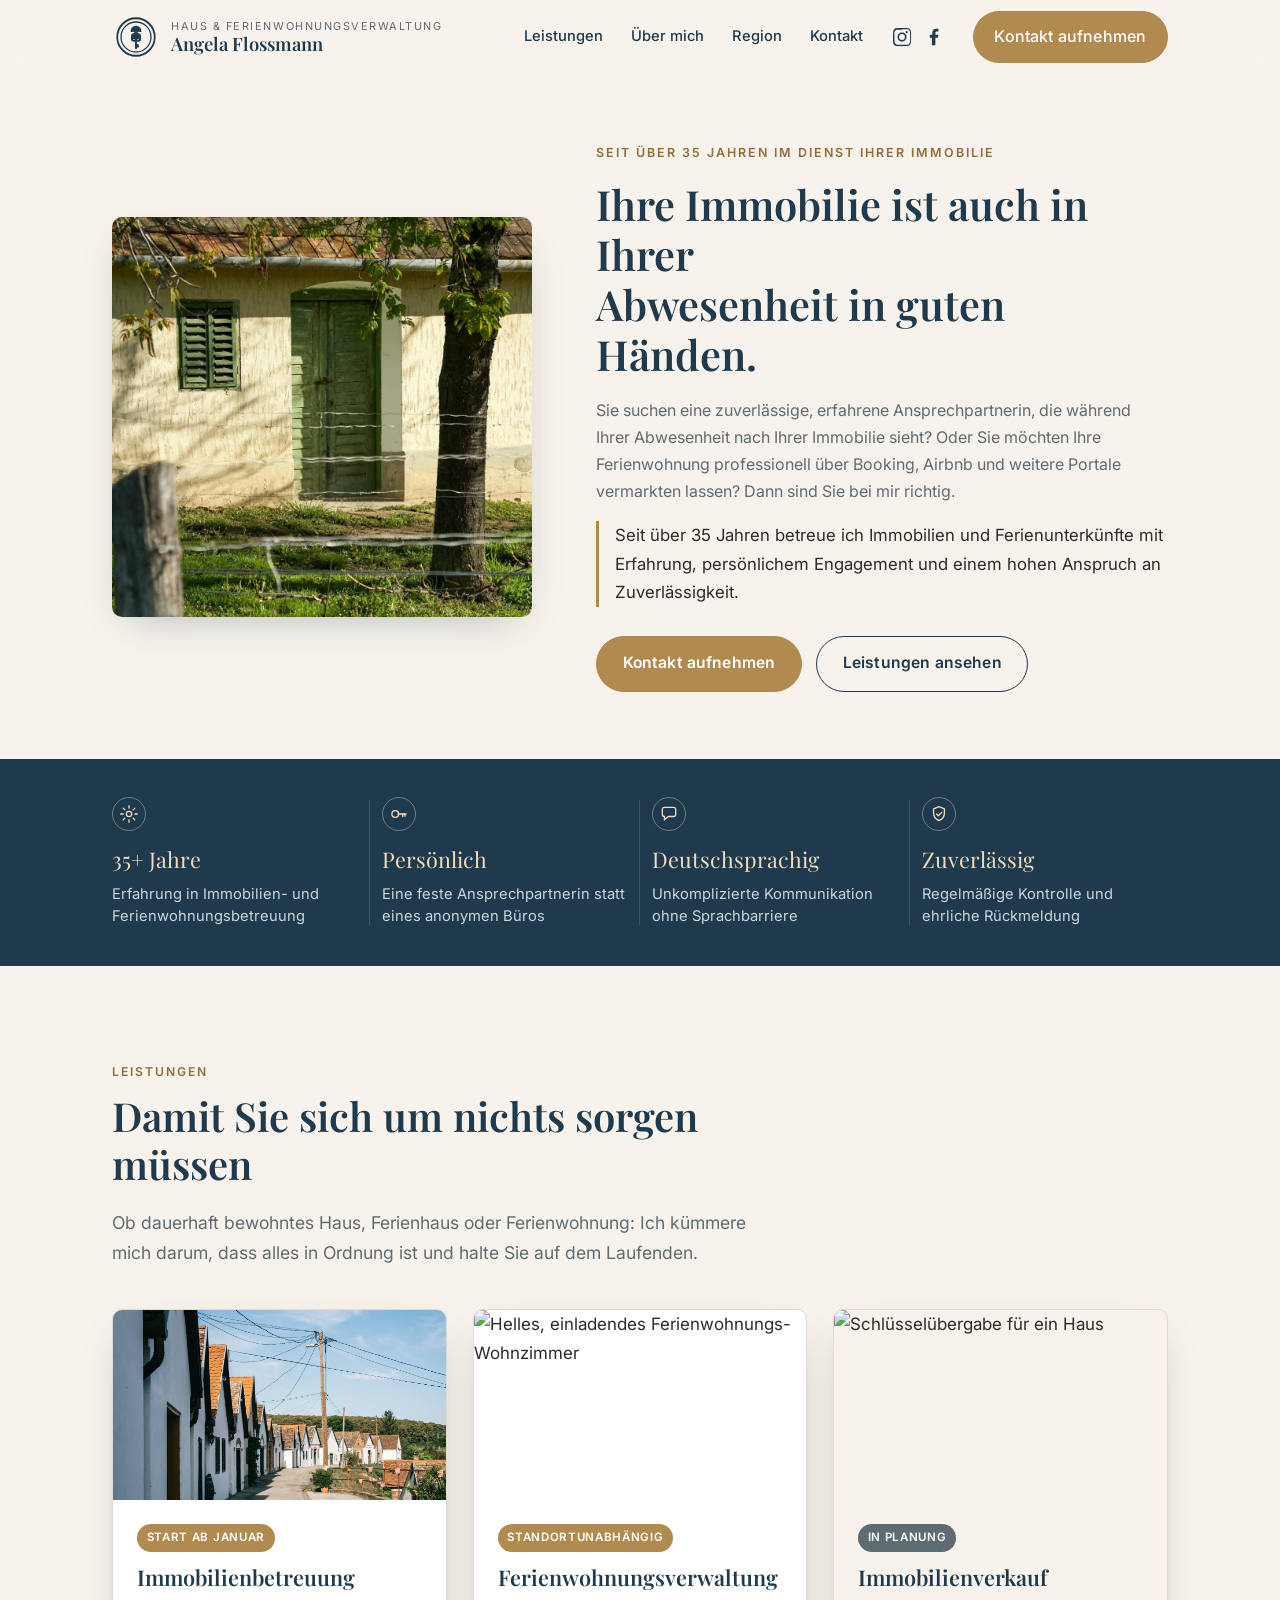
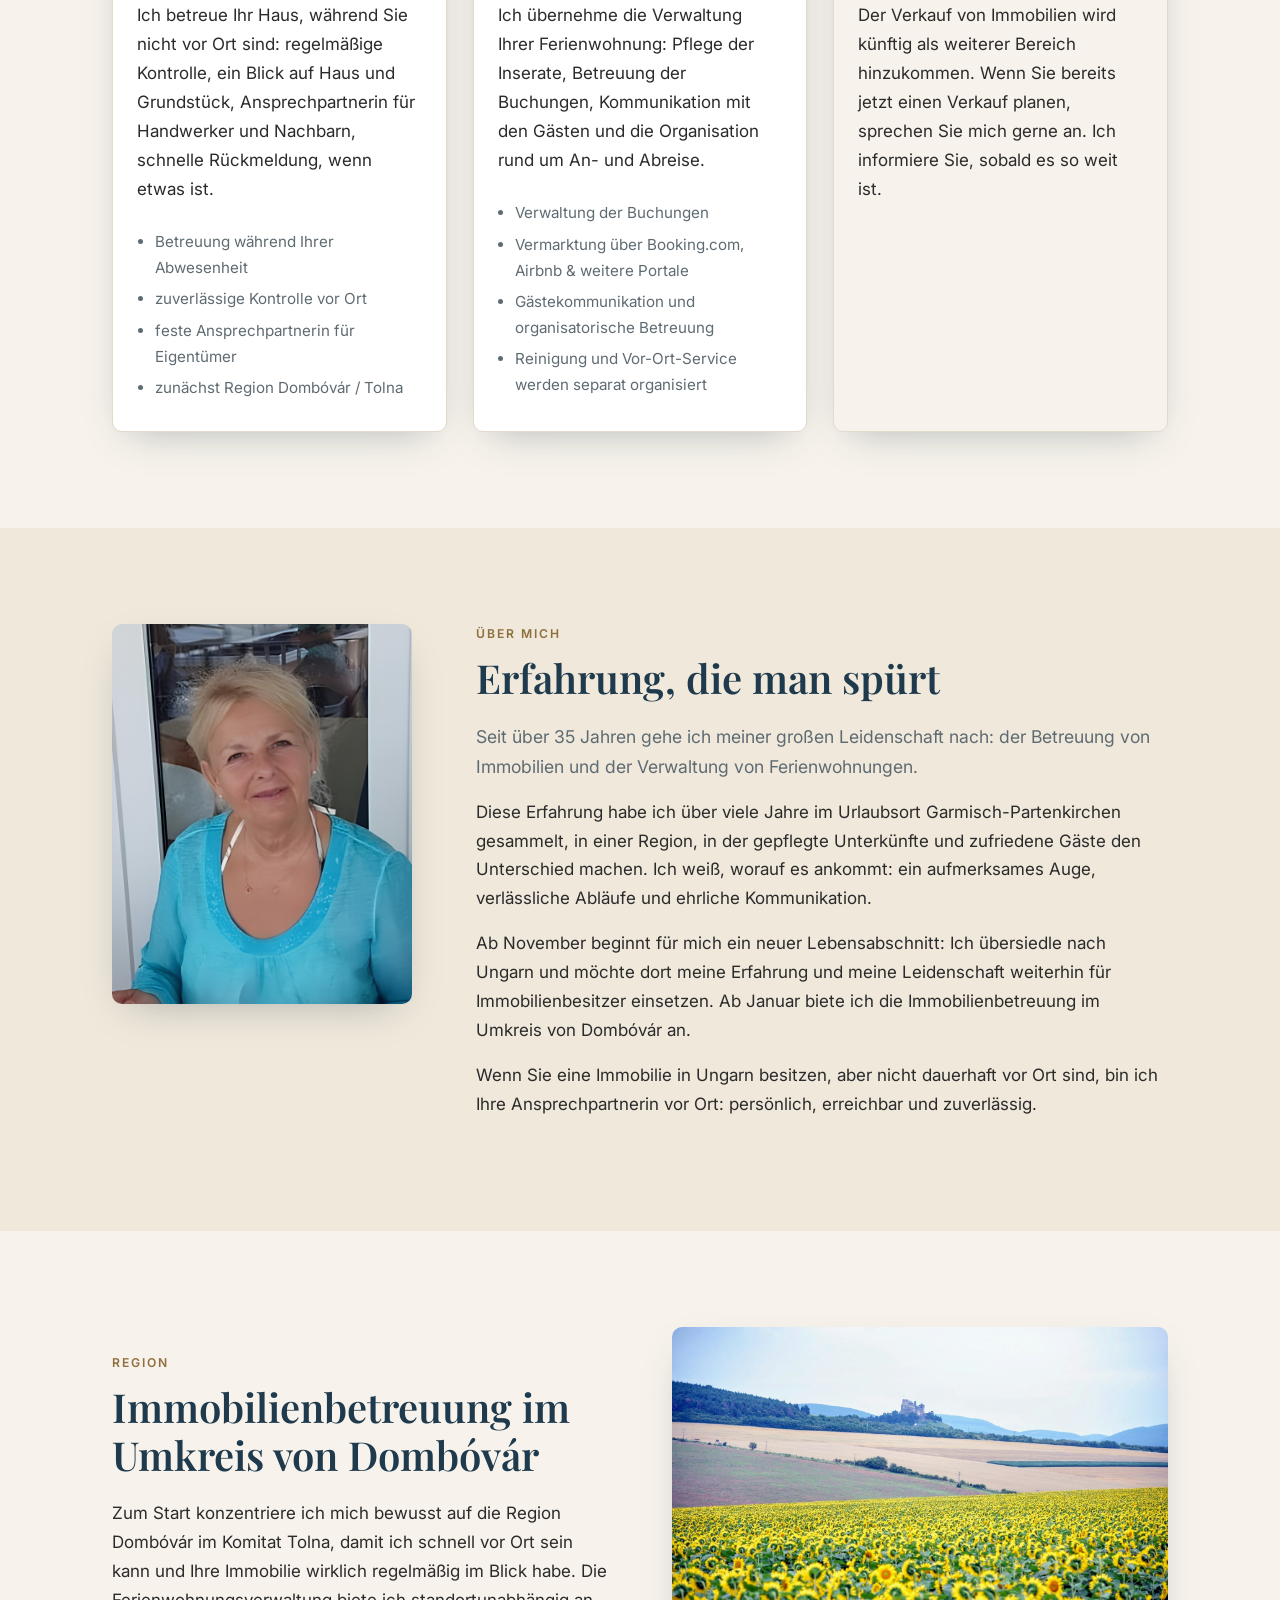
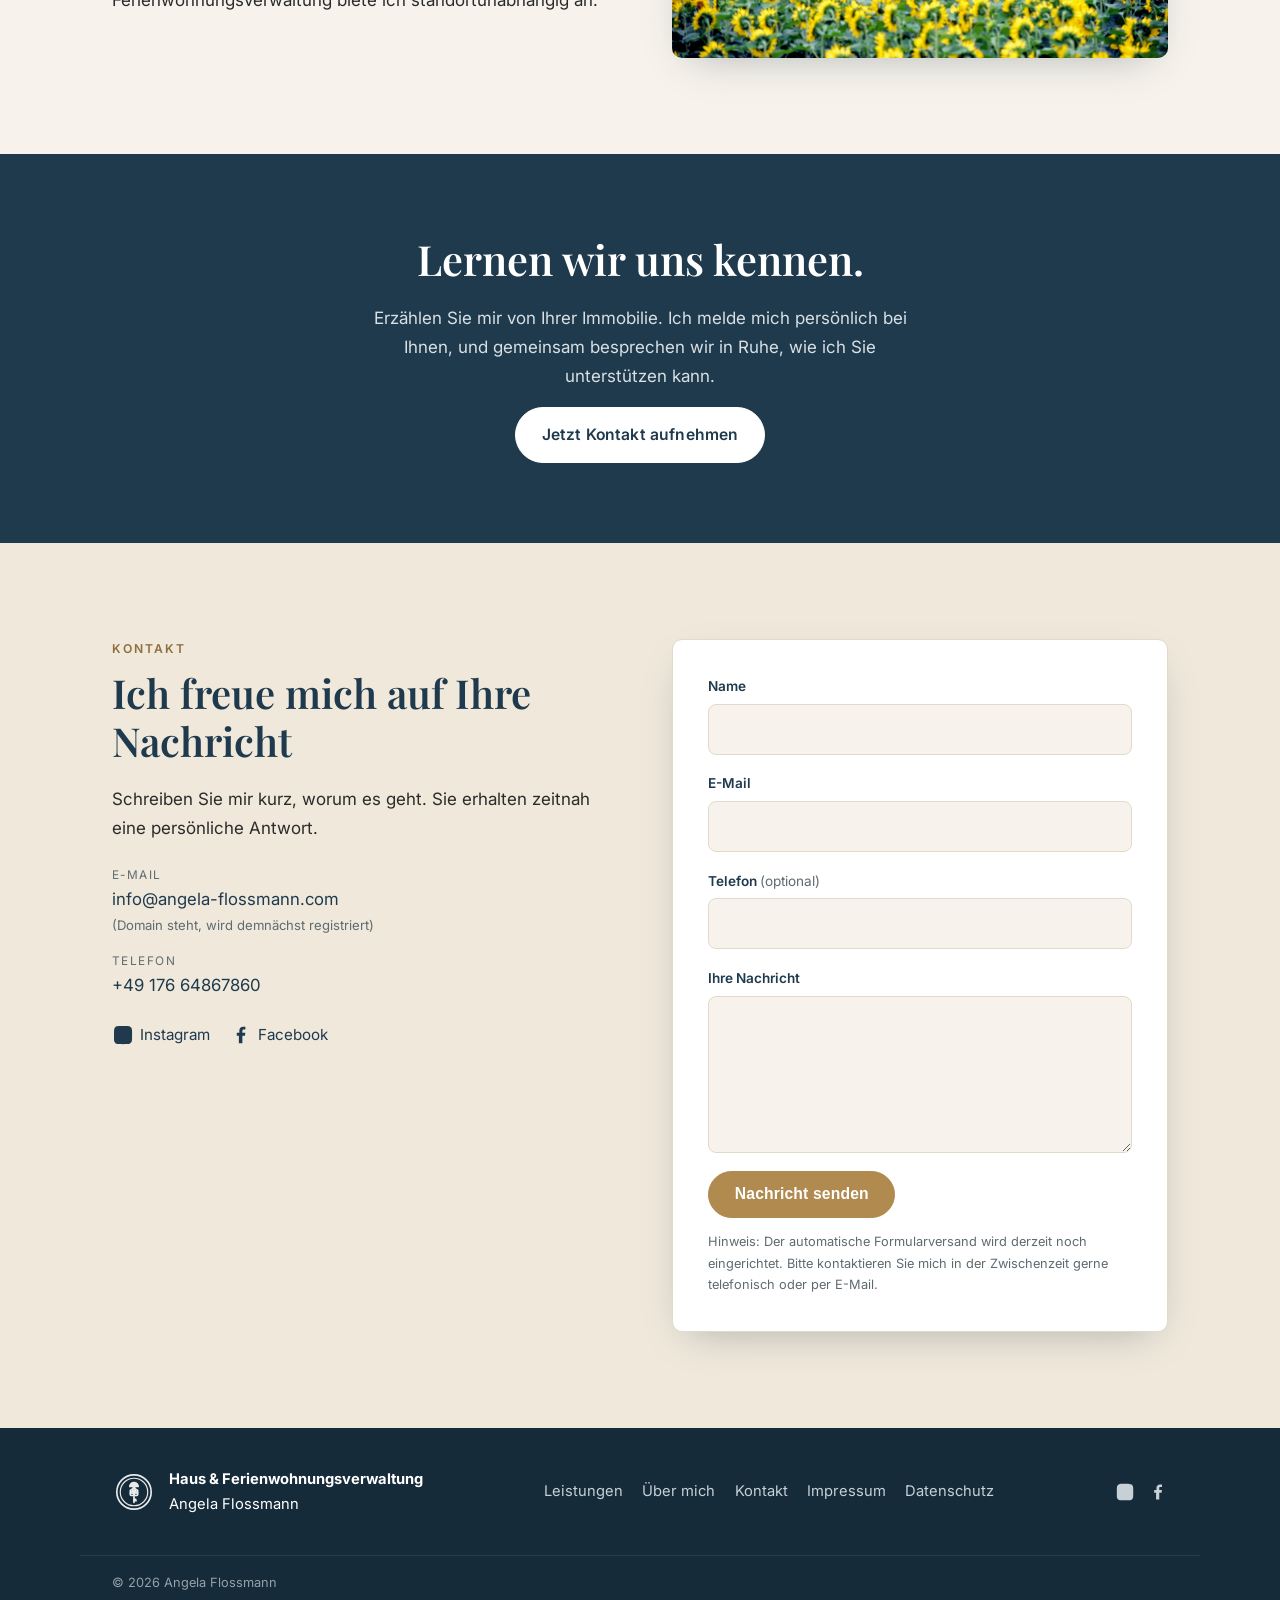
==== index.html @ ee1fe422 "Current site content" ====
<!DOCTYPE html>
<html lang="de">
<head>
<meta charset="UTF-8" />
<meta name="viewport" content="width=device-width, initial-scale=1" />
<title>Haus &amp; Ferienwohnungsverwaltung Angela Flossmann</title>
<meta name="description" content="Persönliche Betreuung und Verwaltung von Immobilien und Ferienwohnungen. Über 35 Jahre Erfahrung. Deutschsprachige Ansprechpartnerin vor Ort im Umkreis von Dombóvár, Ungarn." />

<!-- Open Graph / Social -->
<meta property="og:type" content="website" />
<meta property="og:title" content="Haus &amp; Ferienwohnungsverwaltung Angela Flossmann" />
<meta property="og:description" content="Ihre Immobilie ist auch in Ihrer Abwesenheit in guten Händen. Über 35 Jahre Erfahrung in der Betreuung von Immobilien und Ferienwohnungen." />
<meta property="og:image" content="assets/og-image.jpg" />
<meta property="og:locale" content="de_DE" />
<meta name="twitter:card" content="summary_large_image" />

<link rel="icon" href="assets/favicon.svg" type="image/svg+xml" />

<!-- Schriften -->
<link rel="preconnect" href="https://fonts.googleapis.com" />
<link rel="preconnect" href="https://fonts.gstatic.com" crossorigin />
<link href="https://fonts.googleapis.com/css2?family=Inter:wght@400;500;600&family=Playfair+Display:wght@500;600;700&display=swap" rel="stylesheet" />

<link rel="stylesheet" href="css/style.css" />
</head>
<body>


<!-- ============ HEADER ============ -->
<header class="site-header" id="siteHeader">
  <div class="container site-header__inner">
    <a href="#top" class="brand" aria-label="Zur Startseite von Angela Flossmann">
      <span class="brand__mark" aria-hidden="true">
        <img src="assets/logo.svg" alt="" width="48" height="48" class="brand__img" />
      </span>
      <span class="brand__text">
        <span class="brand__line1">Haus &amp; Ferienwohnungsverwaltung</span>
        <span class="brand__line2">Angela Flossmann</span>
      </span>
    </a>

    <button class="nav-toggle" id="navToggle" aria-expanded="false" aria-controls="primaryNav">
      <span class="nav-toggle__bar"></span>
      <span class="sr-only">Menü</span>
    </button>

    <nav class="primary-nav" id="primaryNav" aria-label="Hauptnavigation">
      <a href="#leistungen">Leistungen</a>
      <a href="#ueber-mich">Über mich</a>
      <a href="#region">Region</a>
      <a href="#kontakt">Kontakt</a>
      <span class="primary-nav__social">
        <a href="#" class="social-link" aria-label="Instagram" title="Instagram (Link folgt)">
          <svg viewBox="0 0 24 24" width="22" height="22" aria-hidden="true"><path fill="currentColor" d="M12 2.2c3.2 0 3.6 0 4.9.07 1.2.06 1.8.25 2.2.42.6.22 1 .48 1.4.9.43.4.7.82.92 1.4.17.42.36 1.05.42 2.2.06 1.3.07 1.7.07 4.9s0 3.6-.07 4.9c-.06 1.2-.25 1.8-.42 2.2-.22.6-.48 1-.9 1.4-.4.43-.82.7-1.4.92-.42.17-1.05.36-2.2.42-1.3.06-1.7.07-4.9.07s-3.6 0-4.9-.07c-1.2-.06-1.8-.25-2.2-.42-.6-.22-1-.48-1.4-.9-.43-.4-.7-.82-.92-1.4-.17-.42-.36-1.05-.42-2.2C2.2 15.6 2.2 15.2 2.2 12s0-3.6.07-4.9c.06-1.2.25-1.8.42-2.2.22-.6.48-1 .9-1.4.4-.43.82-.7 1.4-.92.42-.17 1.05-.36 2.2-.42C8.4 2.2 8.8 2.2 12 2.2Zm0 1.8c-3.1 0-3.5 0-4.7.07-.9.04-1.4.2-1.7.32-.43.17-.74.37-1.06.7-.32.3-.52.62-.7 1.05-.12.32-.28.82-.32 1.72C3.75 8.5 3.75 8.9 3.75 12s0 3.5.07 4.7c.04.9.2 1.4.32 1.7.17.43.37.74.7 1.06.3.32.62.52 1.05.7.32.12.82.28 1.72.32 1.2.06 1.6.07 4.7.07s3.5 0 4.7-.07c.9-.04 1.4-.2 1.7-.32.43-.17.74-.37 1.06-.7.32-.3.52-.62.7-1.05.12-.32.28-.82.32-1.72.06-1.2.07-1.6.07-4.7s0-3.5-.07-4.7c-.04-.9-.2-1.4-.32-1.7-.17-.43-.37-.74-.7-1.06-.3-.32-.62-.52-1.05-.7-.32-.12-.82-.28-1.72-.32-1.2-.06-1.6-.07-4.7-.07Zm0 3.06a4.94 4.94 0 1 1 0 9.88 4.94 4.94 0 0 1 0-9.88Zm0 1.8a3.14 3.14 0 1 0 0 6.28 3.14 3.14 0 0 0 0-6.28Zm5.15-3.3a1.15 1.15 0 1 1 0 2.3 1.15 1.15 0 0 1 0-2.3Z"/></svg>
        </a>
        <a href="#" class="social-link" aria-label="Facebook" title="Facebook (Link folgt)">
          <svg viewBox="0 0 24 24" width="22" height="22" aria-hidden="true"><path fill="currentColor" d="M13.5 21v-8.2h2.8l.42-3.2H13.5V7.5c0-.92.26-1.55 1.6-1.55h1.7V3.1c-.3-.04-1.3-.13-2.48-.13-2.46 0-4.14 1.5-4.14 4.25v2.37H7.4v3.2h2.28V21h3.82Z"/></svg>
        </a>
      </span>
      <a href="#kontakt" class="btn primary-nav__cta">Kontakt aufnehmen</a>
    </nav>
  </div>
</header>

<main id="top">

  <!-- ============ HERO ============ -->
  <section class="hero">
    <div class="container hero__grid">
      <div class="hero__media">
        <img loading="lazy" src="assets/hero-haus.jpg" alt="Gepflegtes Haus in der Region Dombóvár / Tolna" />
      </div>
      <div class="hero__content">
        <p class="hero__eyebrow">Seit über 35 Jahren im Dienst Ihrer Immobilie</p>
        <h1 class="hero__title">Ihre Immobilie ist auch in Ihrer<br />Abwesenheit in guten Händen.</h1>
        <p class="hero__text">
          Sie suchen eine zuverlässige, erfahrene Ansprechpartnerin, die während Ihrer
          Abwesenheit nach Ihrer Immobilie sieht? Oder Sie möchten Ihre Ferienwohnung
          professionell über Booking, Airbnb und weitere Portale vermarkten lassen?
          Dann sind Sie bei mir richtig.
        </p>
        <p class="hero__note">
          Seit über 35 Jahren betreue ich Immobilien und Ferienunterkünfte mit
          Erfahrung, persönlichem Engagement und einem hohen Anspruch an Zuverlässigkeit.
        </p>
        <div class="hero__actions">
          <a href="#kontakt" class="btn">Kontakt aufnehmen</a>
          <a href="#leistungen" class="btn btn--ghost">Leistungen ansehen</a>
        </div>
      </div>
    </div>
  </section>

  <!-- ============ VERTRAUENSLEISTE ============ -->
  <section class="trust" aria-label="Auf einen Blick">
    <div class="container trust__grid">
      <div class="trust__item">
        <span class="trust__icon" aria-hidden="true">
          <svg viewBox="0 0 24 24" width="20" height="20" fill="none" stroke="currentColor" stroke-width="1.6" stroke-linecap="round">
            <circle cx="12" cy="12" r="3.2" />
            <line x1="12" y1="2" x2="12" y2="5" />
            <line x1="12" y1="19" x2="12" y2="22" />
            <line x1="2" y1="12" x2="5" y2="12" />
            <line x1="19" y1="12" x2="22" y2="12" />
            <line x1="4.93" y1="4.93" x2="7.05" y2="7.05" />
            <line x1="16.95" y1="16.95" x2="19.07" y2="19.07" />
            <line x1="19.07" y1="4.93" x2="16.95" y2="7.05" />
            <line x1="7.05" y1="16.95" x2="4.93" y2="19.07" />
          </svg>
        </span>
        <span class="trust__key"><span class="trust__num" data-count-to="35">0</span>+ Jahre</span>
        <span class="trust__val">Erfahrung in Immobilien- und Ferienwohnungsbetreuung</span>
      </div>
      <div class="trust__item">
        <span class="trust__icon" aria-hidden="true">
          <svg viewBox="0 0 24 24" width="20" height="20" fill="none" stroke="currentColor" stroke-width="1.6" stroke-linecap="round" stroke-linejoin="round">
            <circle cx="7.5" cy="12" r="4" />
            <line x1="11" y1="12" x2="20.5" y2="12" />
            <line x1="16.5" y1="12" x2="16.5" y2="15.2" />
            <line x1="19.2" y1="12" x2="19.2" y2="14.6" />
          </svg>
        </span>
        <span class="trust__key">Persönlich</span>
        <span class="trust__val">Eine feste Ansprechpartnerin statt eines anonymen Büros</span>
      </div>
      <div class="trust__item">
        <span class="trust__icon" aria-hidden="true">
          <svg viewBox="0 0 24 24" width="20" height="20" fill="none" stroke="currentColor" stroke-width="1.6" stroke-linecap="round" stroke-linejoin="round">
            <path d="M4 6.5A2.5 2.5 0 0 1 6.5 4h11A2.5 2.5 0 0 1 20 6.5v6A2.5 2.5 0 0 1 17.5 15H11l-4.5 4v-4H6.5A2.5 2.5 0 0 1 4 12.5v-6Z" />
          </svg>
        </span>
        <span class="trust__key">Deutschsprachig</span>
        <span class="trust__val">Unkomplizierte Kommunikation ohne Sprachbarriere</span>
      </div>
      <div class="trust__item">
        <span class="trust__icon" aria-hidden="true">
          <svg viewBox="0 0 24 24" width="20" height="20" fill="none" stroke="currentColor" stroke-width="1.6" stroke-linecap="round" stroke-linejoin="round">
            <path d="M12 3.2l6.5 2.6v5c0 4.6-2.9 7.7-6.5 9-3.6-1.3-6.5-4.4-6.5-9v-5L12 3.2Z" />
            <path d="M9 12l2.1 2.1L15.5 10" />
          </svg>
        </span>
        <span class="trust__key">Zuverlässig</span>
        <span class="trust__val">Regelmäßige Kontrolle und ehrliche Rückmeldung</span>
      </div>
    </div>
  </section>

  <!-- ============ LEISTUNGEN ============ -->
  <section class="section" id="leistungen">
    <div class="container">
      <header class="section__head">
        <p class="section__eyebrow">Leistungen</p>
        <h2 class="section__title">Damit Sie sich um nichts sorgen müssen</h2>
        <p class="section__lead">
          Ob dauerhaft bewohntes Haus, Ferienhaus oder Ferienwohnung: Ich kümmere mich
          darum, dass alles in Ordnung ist und halte Sie auf dem Laufenden.
        </p>
      </header>

      <div class="cards">
        <article class="card">
          <img class="card__img" loading="lazy"
               src="assets/card-haus.jpg"
               alt="Gepflegte Häuser in der Region Dombóvár / Tolna" />
          <div class="card__body">
            <p class="card__tag">Start ab Januar</p>
            <h3 class="card__title">Immobilienbetreuung</h3>
            <p>
              Ich betreue Ihr Haus, während Sie nicht vor Ort sind: regelmäßige
              Kontrolle, ein Blick auf Haus und Grundstück, Ansprechpartnerin für
              Handwerker und Nachbarn, schnelle Rückmeldung, wenn etwas ist.
            </p>
            <ul class="card__list">
              <li>Betreuung während Ihrer Abwesenheit</li>
              <li>zuverlässige Kontrolle vor Ort</li>
              <li>feste Ansprechpartnerin für Eigentümer</li>
              <li>zunächst Region Dombóvár / Tolna</li>
            </ul>
          </div>
        </article>

        <article class="card">
          <img class="card__img" loading="lazy"
               src="https://images.unsplash.com/photo-1522708323590-d24dbb6b0267?auto=format&fit=crop&w=800&q=70"
               alt="Helles, einladendes Ferienwohnungs-Wohnzimmer" />
          <div class="card__body">
            <p class="card__tag">Standortunabhängig</p>
            <h3 class="card__title">Ferienwohnungsverwaltung</h3>
            <p>
              Ich übernehme die Verwaltung Ihrer Ferienwohnung: Pflege der Inserate,
              Betreuung der Buchungen, Kommunikation mit den Gästen und die
              Organisation rund um An- und Abreise.
            </p>
            <ul class="card__list">
              <li>Verwaltung der Buchungen</li>
              <li>Vermarktung über Booking.com, Airbnb &amp; weitere Portale</li>
              <li>Gästekommunikation und organisatorische Betreuung</li>
              <li>Reinigung und Vor-Ort-Service werden separat organisiert</li>
            </ul>
          </div>
        </article>

        <article class="card card--soft">
          <img class="card__img" loading="lazy"
               src="https://images.unsplash.com/photo-1560518883-ce09059eeffa?auto=format&fit=crop&w=800&q=70"
               alt="Schlüsselübergabe für ein Haus" />
          <div class="card__body">
            <p class="card__tag card__tag--muted">In Planung</p>
            <h3 class="card__title">Immobilienverkauf</h3>
            <p>
              Der Verkauf von Immobilien wird künftig als weiterer Bereich
              hinzukommen. Wenn Sie bereits jetzt einen Verkauf planen, sprechen
              Sie mich gerne an. Ich informiere Sie, sobald es so weit ist.
            </p>
          </div>
        </article>
      </div>
    </div>
  </section>

  <!-- ============ ÜBER MICH ============ -->
  <section class="section section--alt" id="ueber-mich">
    <div class="container about">
      <div class="about__media">
        <img loading="lazy" src="assets/angela-portraet.png" alt="Angela Flossmann" />
      </div>
      <div class="about__text">
        <p class="section__eyebrow">Über mich</p>
        <h2 class="section__title">Erfahrung, die man spürt</h2>
        <p class="about__lead">
          Seit über 35 Jahren gehe ich meiner großen Leidenschaft nach: der Betreuung
          von Immobilien und der Verwaltung von Ferienwohnungen.
        </p>
        <p>
          Diese Erfahrung habe ich über viele Jahre im Urlaubsort
          Garmisch-Partenkirchen gesammelt, in einer Region, in der gepflegte
          Unterkünfte und zufriedene Gäste den Unterschied machen. Ich weiß, worauf
          es ankommt: ein aufmerksames Auge, verlässliche Abläufe und ehrliche
          Kommunikation.
        </p>
        <p>
          Ab November beginnt für mich ein neuer Lebensabschnitt: Ich übersiedle
          nach Ungarn und möchte dort meine Erfahrung und meine Leidenschaft
          weiterhin für Immobilienbesitzer einsetzen. Ab Januar biete ich die
          Immobilienbetreuung im Umkreis von Dombóvár an.
        </p>
        <p>
          Wenn Sie eine Immobilie in Ungarn besitzen, aber nicht dauerhaft vor Ort
          sind, bin ich Ihre Ansprechpartnerin vor Ort: persönlich, erreichbar und
          zuverlässig.
        </p>
      </div>
    </div>
  </section>

  <!-- ============ REGION ============ -->
  <section class="section" id="region">
    <div class="container region">
      <div class="region__text">
        <p class="section__eyebrow">Region</p>
        <h2 class="section__title">Immobilienbetreuung im Umkreis von Dombóvár</h2>
        <p>
          Zum Start konzentriere ich mich bewusst auf die Region Dombóvár im Komitat
          Tolna, damit ich schnell vor Ort sein kann und Ihre Immobilie wirklich
          regelmäßig im Blick habe. Die Ferienwohnungsverwaltung biete ich
          standortunabhängig an.
        </p>
      </div>
      <div class="region__media">
        <img loading="lazy"
             src="assets/region-sonnenblumen.jpg"
             alt="Sonnenblumenfeld in der Region Dombóvár / Tolna" />
      </div>
    </div>
  </section>

  <!-- ============ CTA ============ -->
  <section class="cta">
    <div class="container cta__inner">
      <h2 class="cta__title">Lernen wir uns kennen.</h2>
      <p class="cta__text">
        Erzählen Sie mir von Ihrer Immobilie. Ich melde mich persönlich bei Ihnen,
        und gemeinsam besprechen wir in Ruhe, wie ich Sie unterstützen kann.
      </p>
      <a href="#kontakt" class="btn btn--light">Jetzt Kontakt aufnehmen</a>
    </div>
  </section>

  <!-- ============ KONTAKT ============ -->
  <section class="section section--alt" id="kontakt">
    <div class="container contact">
      <div class="contact__intro">
        <p class="section__eyebrow">Kontakt</p>
        <h2 class="section__title">Ich freue mich auf Ihre Nachricht</h2>
        <p>
          Schreiben Sie mir kurz, worum es geht. Sie erhalten zeitnah eine
          persönliche Antwort.
        </p>
        <ul class="contact__details">
          <li><span>E-Mail</span><a href="mailto:info@angela-flossmann.com">info@angela-flossmann.com</a> <em>(Domain steht, wird demnächst registriert)</em></li>
          <li><span>Telefon</span><a href="tel:+4917664867860">+49 176 64867860</a></li>
        </ul>
        <div class="contact__social">
          <a href="#" class="social-link social-link--lg" aria-label="Instagram" title="Instagram (Link folgt)">
            <svg viewBox="0 0 24 24" width="22" height="22" aria-hidden="true"><path fill="currentColor" d="M12 2.2c3.2 0 3.6 0 4.9.07 1.2.06 1.8.25 2.2.42.6.22 1 .48 1.4.9.43.4.7.82.92 1.4.17.42.36 1.05.42 2.2.06 1.3.07 1.7.07 4.9s0 3.6-.07 4.9c-.06 1.2-.25 1.8-.42 2.2-.22.6-.48 1-.9 1.4-.4.43-.82.7-1.4.92-.42.17-1.05.36-2.2.42-1.3.06-1.7.07-4.9.07s-3.6 0-4.9-.07c-1.2-.06-1.8-.25-2.2-.42-.6-.22-1-.48-1.4-.9-.43-.4-.7-.82-.92-1.4-.17-.42-.36-1.05-.42-2.2C2.2 15.6 2.2 15.2 2.2 12s0-3.6.07-4.9c.06-1.2.25-1.8.42-2.2.22-.6.48-1 .9-1.4.4-.43.82-.7 1.4-.92.42-.17 1.05-.36 2.2-.42C8.4 2.2 8.8 2.2 12 2.2Zm0 4.86a4.94 4.94 0 1 1 0 9.88 4.94 4.94 0 0 1 0-9.88Zm0 1.8a3.14 3.14 0 1 0 0 6.28 3.14 3.14 0 0 0 0-6.28Zm5.15-3.3a1.15 1.15 0 1 1 0 2.3 1.15 1.15 0 0 1 0-2.3Z"/></svg>
            <span>Instagram</span>
          </a>
          <a href="#" class="social-link social-link--lg" aria-label="Facebook" title="Facebook (Link folgt)">
            <svg viewBox="0 0 24 24" width="22" height="22" aria-hidden="true"><path fill="currentColor" d="M13.5 21v-8.2h2.8l.42-3.2H13.5V7.5c0-.92.26-1.55 1.6-1.55h1.7V3.1c-.3-.04-1.3-.13-2.48-.13-2.46 0-4.14 1.5-4.14 4.25v2.37H7.4v3.2h2.28V21h3.82Z"/></svg>
            <span>Facebook</span>
          </a>
        </div>
      </div>

      <form class="contact__form" id="contactForm" novalidate>
        <p class="form-note" id="formNote" hidden></p>
        <div class="field">
          <label for="cf-name">Name</label>
          <input type="text" id="cf-name" name="name" autocomplete="name" required />
        </div>
        <div class="field">
          <label for="cf-email">E-Mail</label>
          <input type="email" id="cf-email" name="email" autocomplete="email" required />
        </div>
        <div class="field">
          <label for="cf-phone">Telefon <span>(optional)</span></label>
          <input type="tel" id="cf-phone" name="phone" autocomplete="tel" />
        </div>
        <div class="field">
          <label for="cf-msg">Ihre Nachricht</label>
          <textarea id="cf-msg" name="message" rows="5" required></textarea>
        </div>
        <button type="submit" class="btn">Nachricht senden</button>
        <p class="form-hint">Hinweis: Der automatische Formularversand wird derzeit noch eingerichtet. Bitte kontaktieren Sie mich in der Zwischenzeit gerne telefonisch oder per E-Mail.</p>
      </form>
    </div>
  </section>

</main>

<!-- ============ FOOTER ============ -->
<footer class="site-footer">
  <div class="container site-footer__inner">
    <div class="site-footer__brand">
      <img src="assets/logo.svg" alt="" width="44" height="44" />
      <div>
        <strong>Haus &amp; Ferienwohnungsverwaltung</strong><br />
        Angela Flossmann
      </div>
    </div>
    <nav class="site-footer__nav" aria-label="Fußzeile">
      <a href="#leistungen">Leistungen</a>
      <a href="#ueber-mich">Über mich</a>
      <a href="#kontakt">Kontakt</a>
      <a href="impressum.html">Impressum</a>
      <a href="datenschutz.html">Datenschutz</a>
    </nav>
    <div class="site-footer__social">
      <a href="#" class="social-link" aria-label="Instagram"><svg viewBox="0 0 24 24" width="20" height="20" aria-hidden="true"><path fill="currentColor" d="M12 2.2c3.2 0 3.6 0 4.9.07 1.2.06 1.8.25 2.2.42.6.22 1 .48 1.4.9.43.4.7.82.92 1.4.17.42.36 1.05.42 2.2.06 1.3.07 1.7.07 4.9s0 3.6-.07 4.9c-.06 1.2-.25 1.8-.42 2.2-.22.6-.48 1-.9 1.4-.4.43-.82.7-1.4.92-.42.17-1.05.36-2.2.42-1.3.06-1.7.07-4.9.07s-3.6 0-4.9-.07c-1.2-.06-1.8-.25-2.2-.42-.6-.22-1-.48-1.4-.9-.43-.4-.7-.82-.92-1.4-.17-.42-.36-1.05-.42-2.2C2.2 15.6 2.2 15.2 2.2 12s0-3.6.07-4.9c.06-1.2.25-1.8.42-2.2.22-.6.48-1 .9-1.4.4-.43.82-.7 1.4-.92.42-.17 1.05-.36 2.2-.42C8.4 2.2 8.8 2.2 12 2.2Zm0 4.86a4.94 4.94 0 1 1 0 9.88 4.94 4.94 0 0 1 0-9.88Zm0 1.8a3.14 3.14 0 1 0 0 6.28 3.14 3.14 0 0 0 0-6.28Zm5.15-3.3a1.15 1.15 0 1 1 0 2.3 1.15 1.15 0 0 1 0-2.3Z"/></svg></a>
      <a href="#" class="social-link" aria-label="Facebook"><svg viewBox="0 0 24 24" width="20" height="20" aria-hidden="true"><path fill="currentColor" d="M13.5 21v-8.2h2.8l.42-3.2H13.5V7.5c0-.92.26-1.55 1.6-1.55h1.7V3.1c-.3-.04-1.3-.13-2.48-.13-2.46 0-4.14 1.5-4.14 4.25v2.37H7.4v3.2h2.28V21h3.82Z"/></svg></a>
    </div>
  </div>
  <div class="container site-footer__legal">
    <span>© <span id="year">2026</span> Angela Flossmann</span>
  </div>
</footer>

<script src="js/main.js"></script>
</body>
</html>
---- css/style.css ----
/* =========================================================================
   Angela Flossmann, Haus & Ferienwohnungsverwaltung
   Prototyp-Stylesheet. Alle Farben und Schriften stehen als Variablen ganz
   oben und lassen sich dort zentral ändern.
   ========================================================================= */

:root {
  /* Farben */
  --navy:        #1f3a4d;
  --navy-dark:   #162b39;
  --cream:       #f7f3ec;
  --cream-dark:  #efe8db;
  --brass:       #b08a4f;
  --brass-dark:  #8f6f3d;
  --ink:         #2b2b2b;
  --muted:       #5f6b72;
  --white:       #ffffff;
  --line:        #e2dacb;

  /* Schrift */
  --font-head: "Playfair Display", Georgia, "Times New Roman", serif;
  --font-body: "Inter", system-ui, -apple-system, "Segoe UI", Roboto, sans-serif;

  /* Maße */
  --maxw: 1120px;
  --pad: clamp(1.1rem, 4vw, 2rem);
  --radius: 10px;
  --shadow: 0 14px 40px -18px rgba(22, 43, 57, 0.35);
}

/* ---------- Grundlagen ---------- */
* { box-sizing: border-box; }

html { scroll-behavior: smooth; scroll-padding-top: 96px; }

body {
  margin: 0;
  font-family: var(--font-body);
  font-size: 17px;
  line-height: 1.7;
  color: var(--ink);
  background: var(--cream);
  -webkit-font-smoothing: antialiased;
}

img { max-width: 100%; display: block; }

h1, h2, h3 {
  font-family: var(--font-head);
  font-weight: 600;
  line-height: 1.2;
  color: var(--navy);
  margin: 0 0 .5em;
}

p { margin: 0 0 1rem; }

a { color: var(--brass-dark); }

.container {
  width: 100%;
  max-width: var(--maxw);
  margin-inline: auto;
  padding-inline: var(--pad);
}

.sr-only {
  position: absolute; width: 1px; height: 1px;
  padding: 0; margin: -1px; overflow: hidden;
  clip: rect(0 0 0 0); white-space: nowrap; border: 0;
}

/* ---------- Buttons ---------- */
.btn {
  display: inline-block;
  background: var(--brass);
  color: var(--white);
  text-decoration: none;
  font-weight: 600;
  font-size: .98rem;
  letter-spacing: .01em;
  padding: .85rem 1.6rem;
  border: 1px solid var(--brass);
  border-radius: 999px;
  cursor: pointer;
  transition: background .18s ease, transform .18s ease, border-color .18s ease;
}
.btn:hover { background: var(--brass-dark); border-color: var(--brass-dark); transform: translateY(-1px); }
.btn--ghost { background: transparent; color: var(--navy); border-color: var(--navy); }
.btn--ghost:hover { background: var(--navy); color: var(--white); }
.btn--light { background: var(--white); color: var(--navy); border-color: var(--white); }
.btn--light:hover { background: var(--cream-dark); border-color: var(--cream-dark); }
.btn--small { padding: .6rem 1.1rem; font-size: .9rem; }

/* ---------- Header ---------- */
.site-header {
  position: sticky; top: 0; z-index: 50;
  background: rgba(247, 243, 236, 0.92);
  backdrop-filter: blur(8px);
  border-bottom: 1px solid transparent;
  transition: border-color .2s ease, box-shadow .2s ease;
}
.site-header.is-scrolled {
  border-color: var(--line);
  box-shadow: 0 6px 20px -16px rgba(22, 43, 57, .5);
}
.site-header__inner {
  display: flex; align-items: center; justify-content: space-between;
  gap: 1rem;
  padding-block: .7rem;
}

.brand { display: flex; align-items: center; gap: .7rem; text-decoration: none; color: var(--navy); }
.brand__mark { color: var(--brass); display: flex; }
.brand__img { display: block; }
.brand__text { display: flex; flex-direction: column; line-height: 1.15; }
.brand__line1 { font-size: .68rem; letter-spacing: .14em; text-transform: uppercase; color: var(--muted); }
.brand__line2 { font-family: var(--font-head); font-size: 1.15rem; font-weight: 600; }

.primary-nav { display: flex; align-items: center; gap: 1.75rem; }
.primary-nav > a {
  text-decoration: none; color: var(--navy); font-weight: 500; font-size: .92rem;
  padding: .3rem 0; position: relative;
}
.primary-nav > a::after {
  content: ""; position: absolute; left: 0; bottom: 0; width: 0; height: 2px;
  background: var(--brass); transition: width .2s ease;
}
.primary-nav > a:hover::after { width: 100%; }

/* .primary-nav > a has higher specificity than .btn, so without this the
   header CTA would inherit navy text instead of the intended white-on-brass. */
.primary-nav > a.primary-nav__cta { color: var(--white); padding: .7rem 1.3rem; font-size: 1rem; }
.primary-nav > a.primary-nav__cta::after { display: none; }

.primary-nav__social { display: flex; gap: .6rem; }
.social-link { color: var(--navy); display: inline-flex; transition: color .18s ease; }
.social-link:hover { color: var(--brass); }

.nav-toggle {
  display: none;
  width: 42px; height: 42px;
  border: 1px solid var(--line); border-radius: 8px;
  background: var(--white); cursor: pointer;
  position: relative;
}
.nav-toggle__bar,
.nav-toggle__bar::before,
.nav-toggle__bar::after {
  content: ""; position: absolute; left: 50%; width: 20px; height: 2px;
  background: var(--navy); transform: translateX(-50%);
  transition: transform .2s ease, opacity .2s ease;
}
.nav-toggle__bar { top: 50%; margin-top: -1px; }
.nav-toggle__bar::before { top: -6px; }
.nav-toggle__bar::after  { top: 6px; }
.nav-toggle[aria-expanded="true"] .nav-toggle__bar { background: transparent; }
.nav-toggle[aria-expanded="true"] .nav-toggle__bar::before { transform: translateX(-50%) translateY(6px) rotate(45deg); }
.nav-toggle[aria-expanded="true"] .nav-toggle__bar::after  { transform: translateX(-50%) translateY(-6px) rotate(-45deg); }

/* ---------- Hero ---------- */
.hero { padding-block: clamp(2.4rem, 6vw, 4.2rem); }
.hero__grid {
  display: grid; grid-template-columns: minmax(260px, 420px) 1fr;
  gap: clamp(2rem, 5vw, 4rem); align-items: center;
}
.hero__media img {
  width: 100%; height: clamp(280px, 32vw, 400px);
  object-fit: cover; border-radius: var(--radius); box-shadow: var(--shadow);
}
.hero__eyebrow {
  text-transform: uppercase; letter-spacing: .16em; font-size: .78rem;
  color: var(--brass-dark); font-weight: 600; margin-bottom: 1rem;
}
.hero__title { font-size: clamp(1.7rem, 3.6vw, 2.6rem); margin-bottom: 1.1rem; }
.hero__note { color: var(--ink); font-size: 1.05rem; border-left: 3px solid var(--brass); padding-left: 1rem; margin-bottom: 1rem; }
.hero__note strong { color: var(--brass-dark); }
.hero__text { font-size: 1rem; color: var(--muted); }
.hero__actions { display: flex; flex-wrap: wrap; gap: .9rem; margin-top: 1.8rem; }

/* ---------- Vertrauensleiste ---------- */
.trust { background: var(--navy); color: var(--white); }
.trust__grid {
  display: grid; grid-template-columns: repeat(4, 1fr); gap: 1.5rem;
  padding-block: 2.4rem;
}
.trust__item { display: flex; flex-direction: column; gap: .35rem; position: relative; }
.trust__icon {
  display: inline-flex; align-items: center; justify-content: center;
  width: 34px; height: 34px; margin-bottom: .25rem;
  border: 1px solid rgba(240, 220, 188, .4); border-radius: 50%;
  color: #f0dcbc;
}
.trust__key { font-family: var(--font-head); font-size: 1.35rem; color: #f0dcbc; }
.trust__num { font-variant-numeric: tabular-nums; }
.trust__val { font-size: .92rem; color: #cdd6db; line-height: 1.5; }
@media (min-width: 941px) {
  .trust__item:not(:first-child)::before {
    content: "";
    position: absolute;
    left: -.8rem;
    top: .15rem;
    bottom: .15rem;
    width: 1px;
    background: rgba(255, 255, 255, .14);
  }
}

/* ---------- Abschnitte ---------- */
.section { padding-block: clamp(3.5rem, 9vw, 6rem); }
.section--alt { background: var(--cream-dark); }
.section__head { max-width: 640px; margin-bottom: 2.6rem; }
.section__eyebrow {
  text-transform: uppercase; letter-spacing: .16em; font-size: .76rem;
  color: var(--brass-dark); font-weight: 600; margin-bottom: .6rem;
}
.section__title { font-size: clamp(1.7rem, 4vw, 2.5rem); }
.section__lead, .about__lead { font-size: 1.1rem; color: var(--muted); }

/* ---------- Karten ---------- */
.cards { display: grid; grid-template-columns: repeat(3, 1fr); gap: 1.6rem; }
.card {
  background: var(--white);
  border: 1px solid var(--line);
  border-radius: var(--radius);
  overflow: hidden;
  display: flex; flex-direction: column;
  box-shadow: var(--shadow);
}
.card--soft { background: var(--cream); }
.card__img { height: 190px; object-fit: cover; width: 100%; }
.card__body { padding: 1.5rem; display: flex; flex-direction: column; }
.card__tag {
  align-self: flex-start;
  background: var(--brass); color: var(--white);
  font-size: .72rem; font-weight: 600; letter-spacing: .06em; text-transform: uppercase;
  padding: .25rem .6rem; border-radius: 999px; margin: 0 0 .8rem;
}
.card__tag--muted { background: var(--muted); }
.card__title { font-size: 1.35rem; }
.card__list { margin: .6rem 0 0; padding-left: 1.1rem; color: var(--muted); font-size: .95rem; }
.card__list li { margin-bottom: .35rem; }

/* ---------- Über mich ---------- */
.about { display: grid; grid-template-columns: 300px 1fr; gap: clamp(2rem, 5vw, 4rem); align-items: start; }
.about__media { position: relative; max-width: 300px; }
.about__media img { width: 100%; max-width: 300px; height: 380px; border-radius: var(--radius); box-shadow: var(--shadow); }
.about__media img { object-fit: cover; object-position: center top; }
/* ---------- Region ---------- */
.region { display: grid; grid-template-columns: 1fr 1fr; gap: clamp(2rem, 5vw, 4rem); align-items: center; }
.region__media img { border-radius: var(--radius); box-shadow: var(--shadow); }

/* ---------- CTA ---------- */
.cta { background: var(--navy); color: var(--white); }
.cta__inner { text-align: center; padding-block: clamp(3rem, 8vw, 5rem); max-width: 620px; }
.cta__title { color: var(--white); font-size: clamp(1.8rem, 4.5vw, 2.6rem); }
.cta__text { color: #d8e0e4; }
.cta .container { margin-inline: auto; }
.cta__inner { margin-inline: auto; }

/* ---------- Kontakt ---------- */
.contact { display: grid; grid-template-columns: 1fr 1fr; gap: clamp(2rem, 5vw, 4rem); align-items: start; }
.contact__details { list-style: none; padding: 0; margin: 1.4rem 0; }
.contact__details li { display: flex; flex-direction: column; margin-bottom: .9rem; }
.contact__details span { font-size: .74rem; text-transform: uppercase; letter-spacing: .12em; color: var(--muted); }
.contact__details a { font-size: 1.05rem; color: var(--navy); text-decoration: none; }
.contact__details em { color: var(--muted); font-size: .82rem; font-style: normal; }
.contact__social { display: flex; gap: 1.2rem; margin-top: 1.2rem; }
.social-link--lg { align-items: center; gap: .4rem; font-size: .95rem; color: var(--navy); text-decoration: none; }

.contact__form {
  background: var(--white);
  border: 1px solid var(--line);
  border-radius: var(--radius);
  padding: clamp(1.4rem, 4vw, 2.2rem);
  box-shadow: var(--shadow);
}
.field { margin-bottom: 1.1rem; display: flex; flex-direction: column; }
.field label { font-size: .85rem; font-weight: 600; color: var(--navy); margin-bottom: .35rem; }
.field label span { font-weight: 400; color: var(--muted); }
.field input, .field textarea {
  font: inherit; font-size: .98rem;
  padding: .7rem .8rem;
  border: 1px solid var(--line); border-radius: 8px;
  background: var(--cream);
  color: var(--ink);
}
.field input:focus, .field textarea:focus {
  outline: 2px solid var(--brass); outline-offset: 1px; background: var(--white);
}
.form-hint { font-size: .8rem; color: var(--muted); margin: .8rem 0 0; }
.form-note {
  background: #e8f0e8; border: 1px solid #bcd4bc; color: #2f5233;
  padding: .7rem .9rem; border-radius: 8px; font-size: .9rem; margin: 0 0 1rem;
}
.form-note[hidden] { display: none; }

/* ---------- Footer ---------- */
.site-footer { background: var(--navy-dark); color: #c6d0d6; font-size: .92rem; }
.site-footer__inner {
  display: flex; flex-wrap: wrap; align-items: center; justify-content: space-between;
  gap: 1.5rem; padding-block: 2.4rem;
}
.site-footer__brand { display: flex; align-items: center; gap: .8rem; color: var(--white); }
.site-footer__brand img { filter: brightness(0) invert(1); opacity: .9; }
.site-footer__nav { display: flex; flex-wrap: wrap; gap: 1.2rem; }
.site-footer__nav a { color: #c6d0d6; text-decoration: none; }
.site-footer__nav a:hover { color: var(--white); }
.site-footer__social { display: flex; gap: .8rem; }
.site-footer__social .social-link { color: #c6d0d6; }
.site-footer__social .social-link:hover { color: var(--brass); }
.site-footer__legal {
  display: flex; flex-wrap: wrap; justify-content: space-between; gap: .5rem;
  padding-block: 1rem; border-top: 1px solid rgba(255,255,255,.08);
  font-size: .8rem; color: #93a1a9;
}

/* ---------- Responsive ---------- */
@media (max-width: 940px) {
  .cards { grid-template-columns: 1fr 1fr; }
  .trust__grid { grid-template-columns: 1fr 1fr; }
  .hero__grid { grid-template-columns: 1fr; }
  .hero__media img { height: 220px; }
  .about, .region, .contact { grid-template-columns: 1fr; }
  .about__media { max-width: 260px; margin: 0 auto; }
  .about__media img { max-width: 260px; height: 320px; }
}

@media (max-width: 780px) {
  .nav-toggle { display: block; }
  .primary-nav {
    position: absolute; top: 100%; left: 0; right: 0;
    flex-direction: column; align-items: flex-start; gap: 1rem;
    background: var(--cream);
    border-bottom: 1px solid var(--line);
    padding: 1.3rem var(--pad);
    transform: translateY(-8px);
    opacity: 0; pointer-events: none;
    transition: opacity .18s ease, transform .18s ease;
  }
  .primary-nav.is-open { opacity: 1; pointer-events: auto; transform: translateY(0); }
  .primary-nav__cta { align-self: stretch; text-align: center; }
}

@media (max-width: 560px) {
  .cards { grid-template-columns: 1fr; }
  .trust__grid { grid-template-columns: 1fr; }
  .brand__line1 { font-size: .6rem; }
  .hero__actions .btn { flex: 1 1 100%; text-align: center; }
}

@media (prefers-reduced-motion: reduce) {
  html { scroll-behavior: auto; }
  * { transition: none !important; animation: none !important; }
}

/* ---------- Rechtstexte (Impressum / Datenschutz) ---------- */
.legal { padding-block: clamp(3rem, 8vw, 5rem); }
.legal .container { max-width: 760px; }
.legal h1 { font-size: clamp(1.8rem, 4vw, 2.4rem); margin-bottom: 1.6rem; }
.legal h2 { font-size: 1.25rem; margin-top: 2.4rem; }
.legal p, .legal li { color: var(--ink); }
.legal ul, .legal ol { padding-left: 1.2rem; margin: 0 0 1rem; }
.legal li { margin-bottom: .4rem; }
.legal dl { margin: 0 0 1.5rem; }
.legal dt {
  font-weight: 600; color: var(--muted); font-size: .78rem;
  text-transform: uppercase; letter-spacing: .06em; margin-top: 1rem;
}
.legal dd { margin: .2rem 0 0; }
.legal__note {
  background: var(--white); border: 1px dashed var(--brass); border-radius: var(--radius);
  padding: 1rem 1.3rem; font-size: .92rem; color: var(--brass-dark); margin-bottom: 2.2rem;
}
.legal__placeholder { color: var(--brass-dark); font-style: italic; }
.legal__back { display: inline-block; margin-top: 2.6rem; font-size: .92rem; }
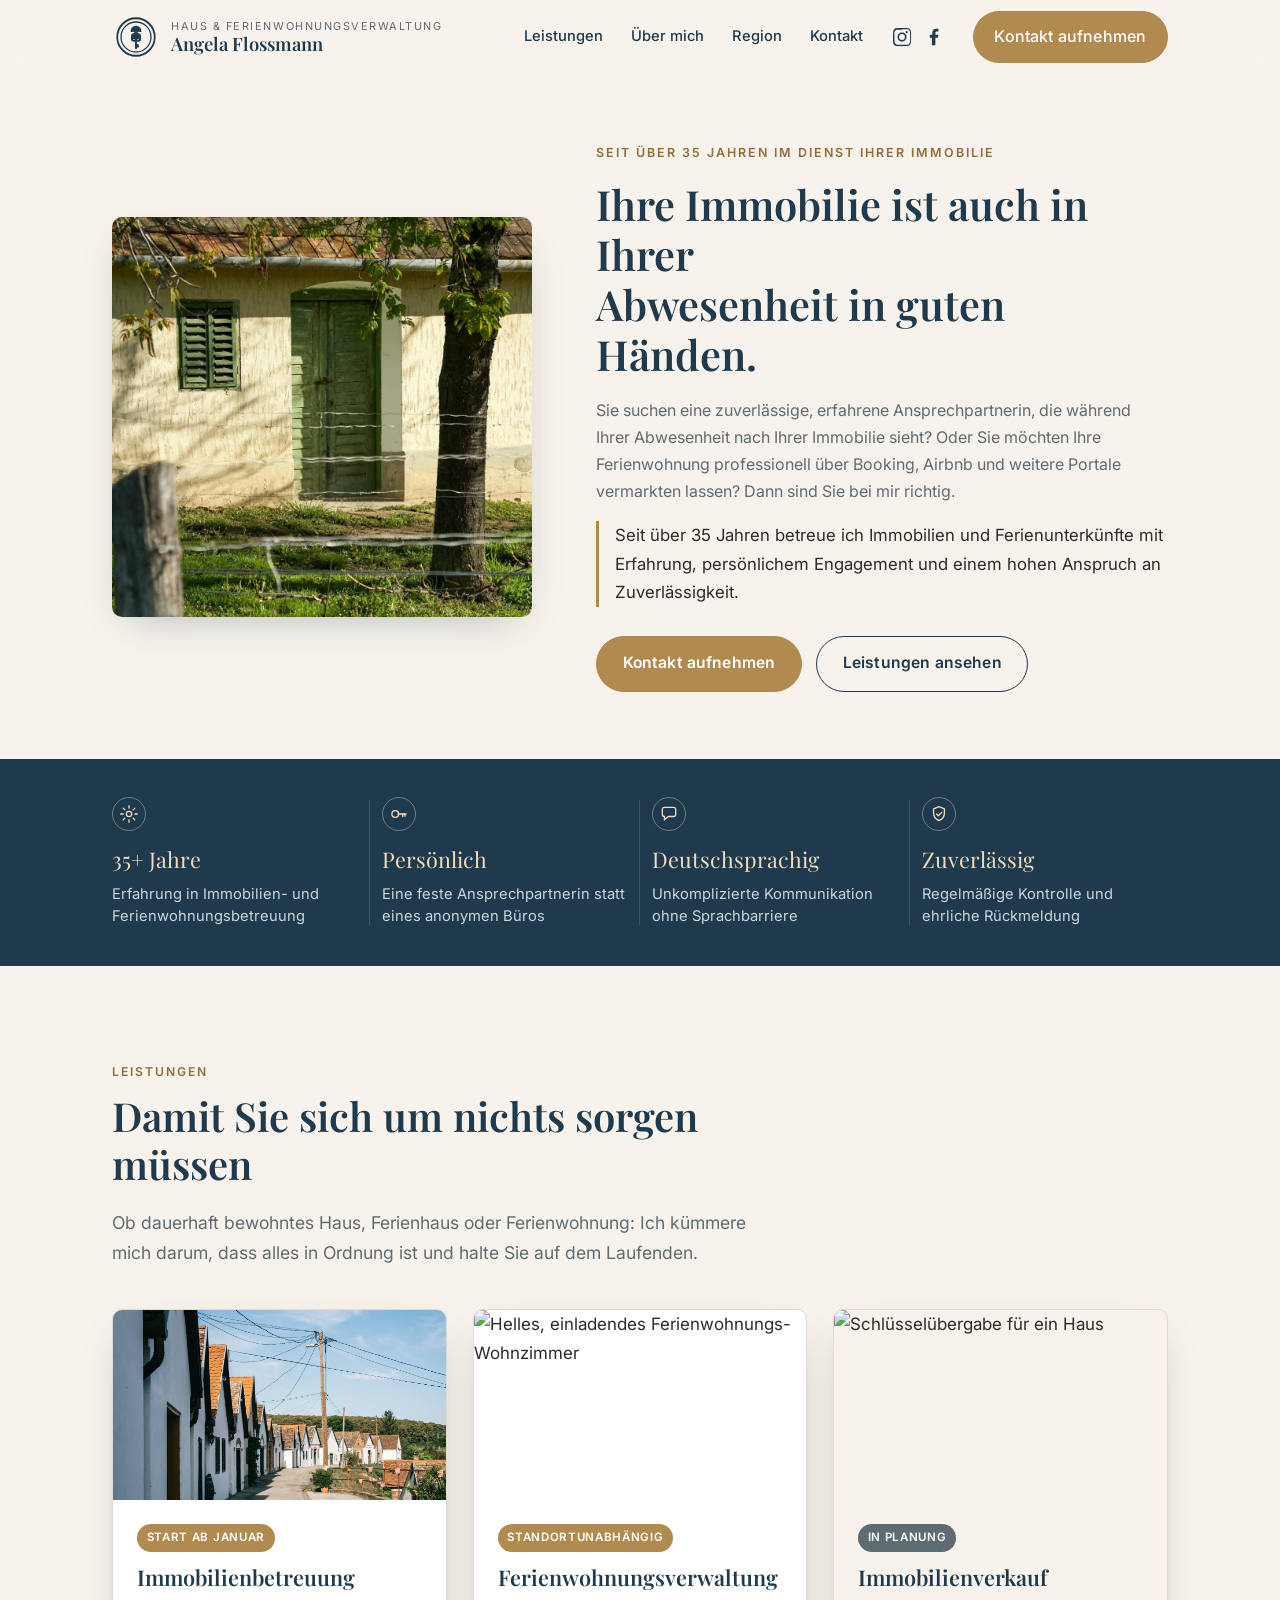
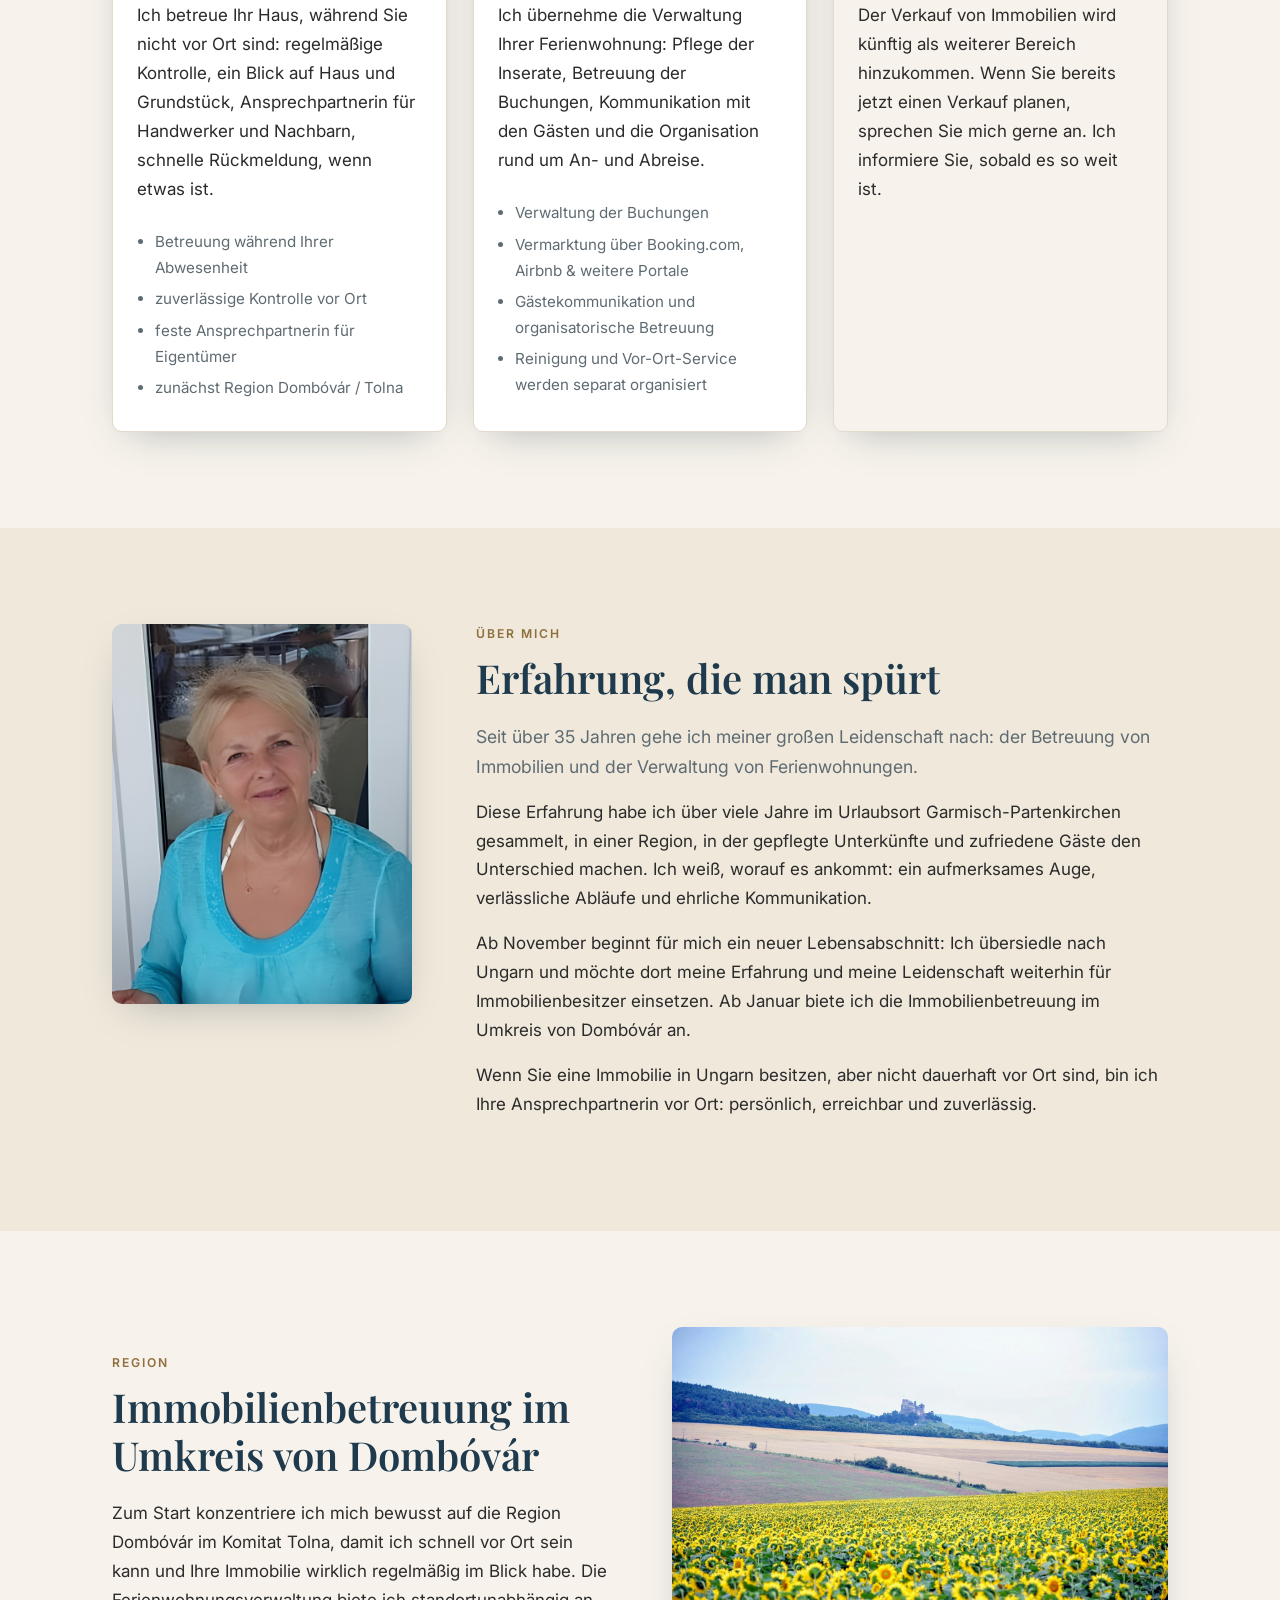
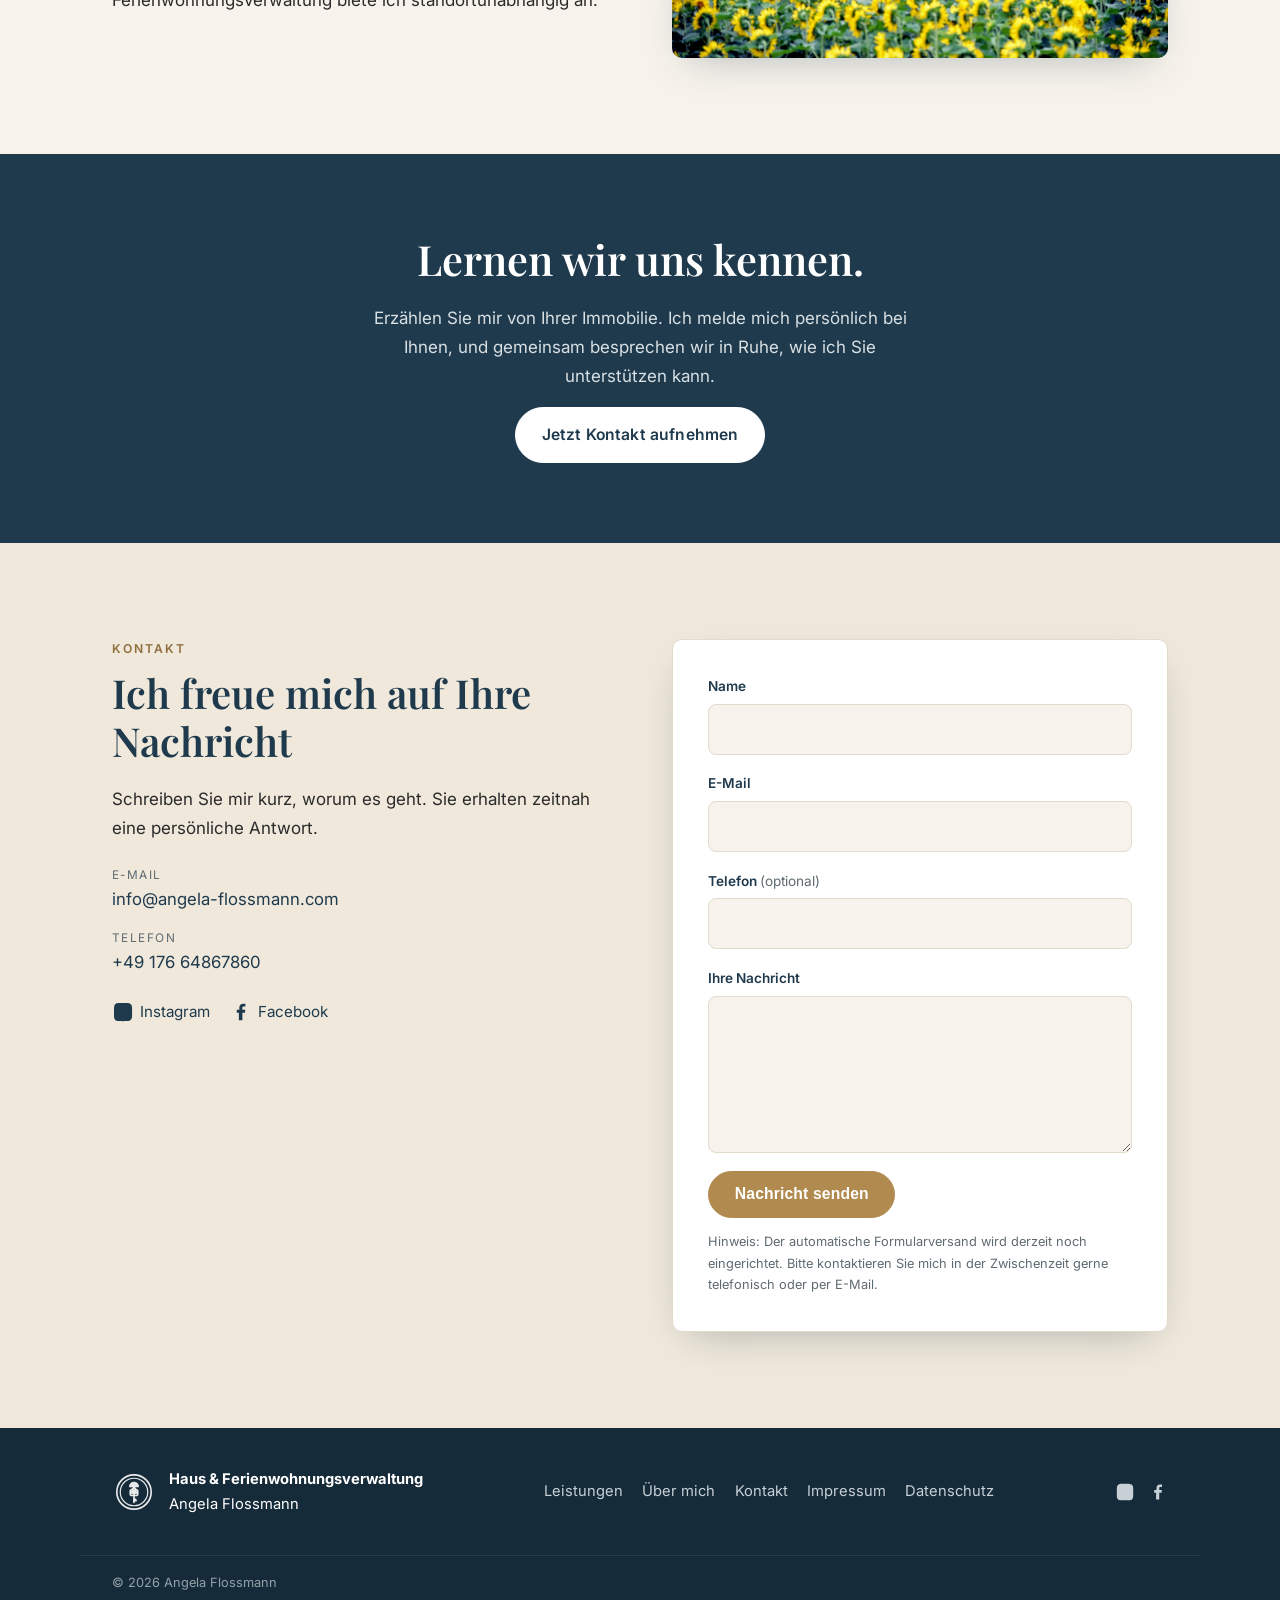
==== commit 079d6899: "Remove outdated domain-pending note from contact email" ====
--- a/index.html
+++ b/index.html
@@ -297,7 +297,7 @@
           persönliche Antwort.
         </p>
         <ul class="contact__details">
-          <li><span>E-Mail</span><a href="mailto:info@angela-flossmann.com">info@angela-flossmann.com</a> <em>(Domain steht, wird demnächst registriert)</em></li>
+          <li><span>E-Mail</span><a href="mailto:info@angela-flossmann.com">info@angela-flossmann.com</a></li>
           <li><span>Telefon</span><a href="tel:+4917664867860">+49 176 64867860</a></li>
         </ul>
         <div class="contact__social">
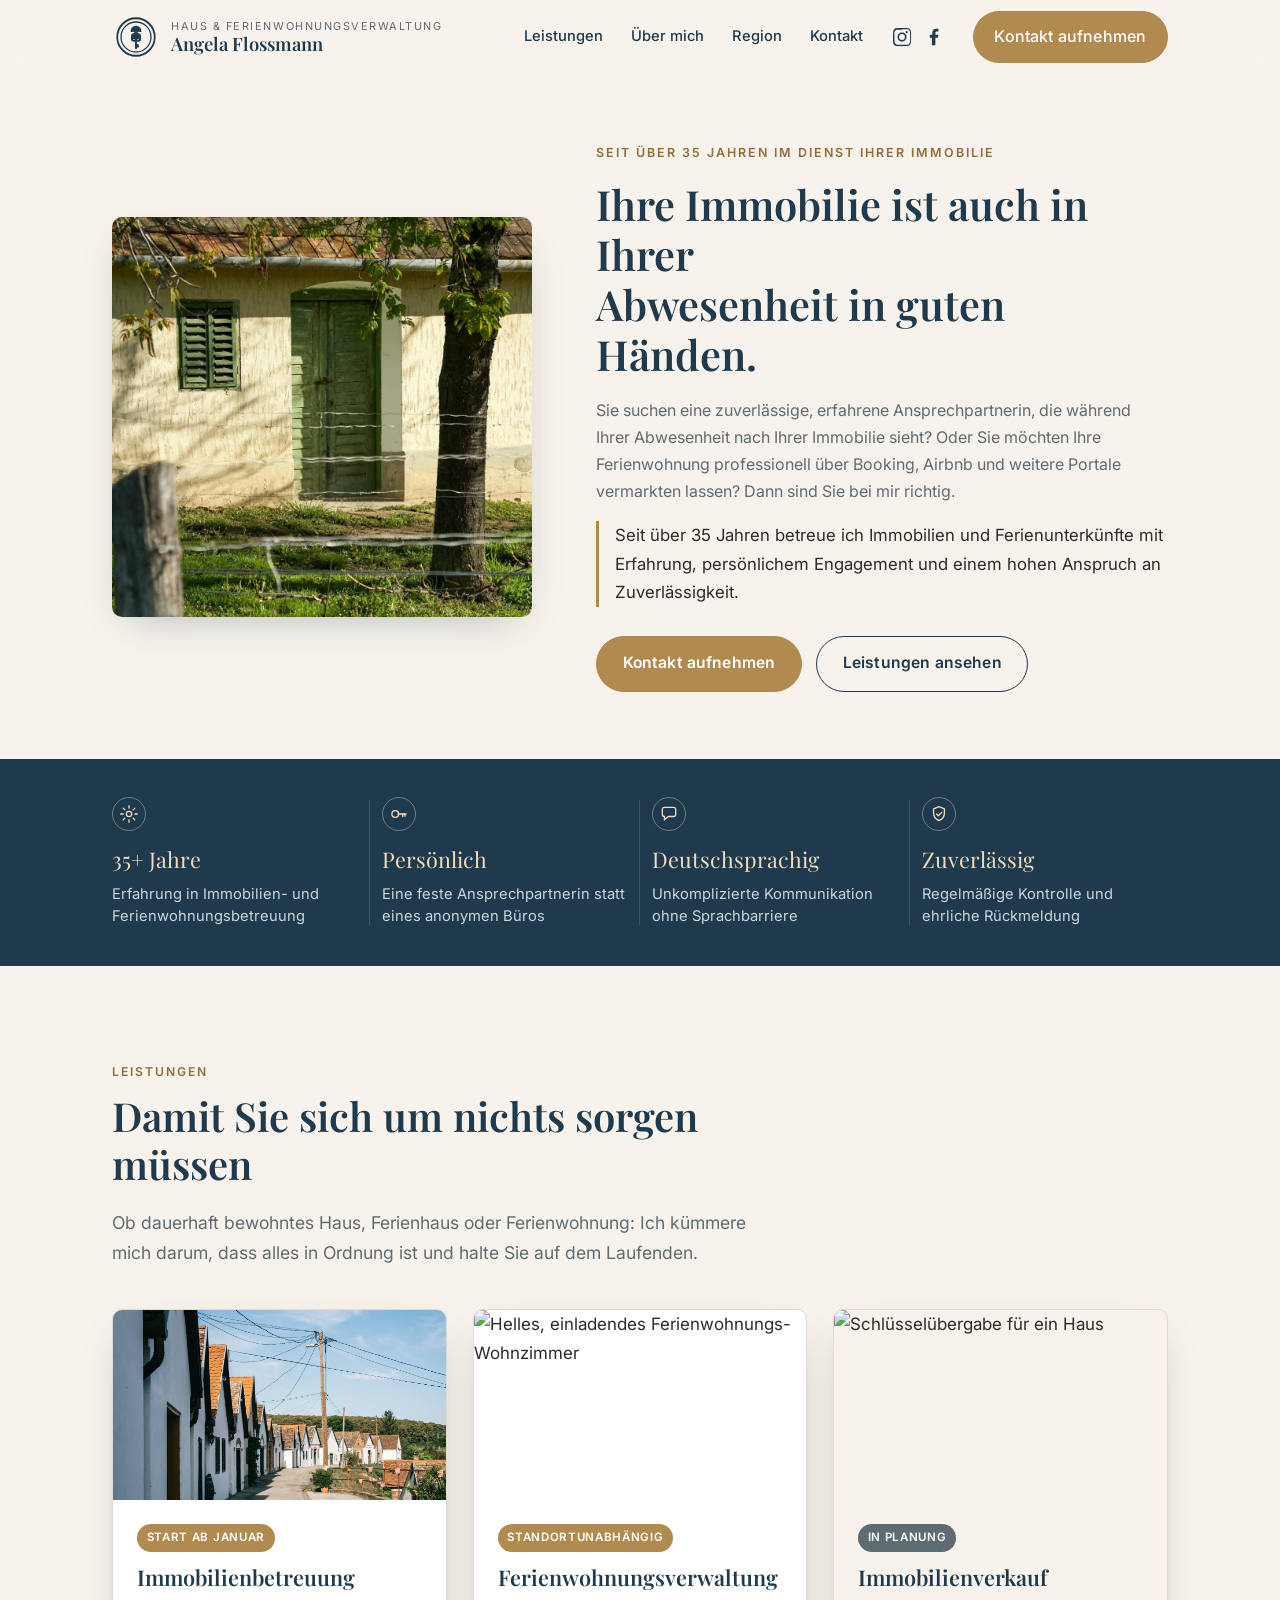
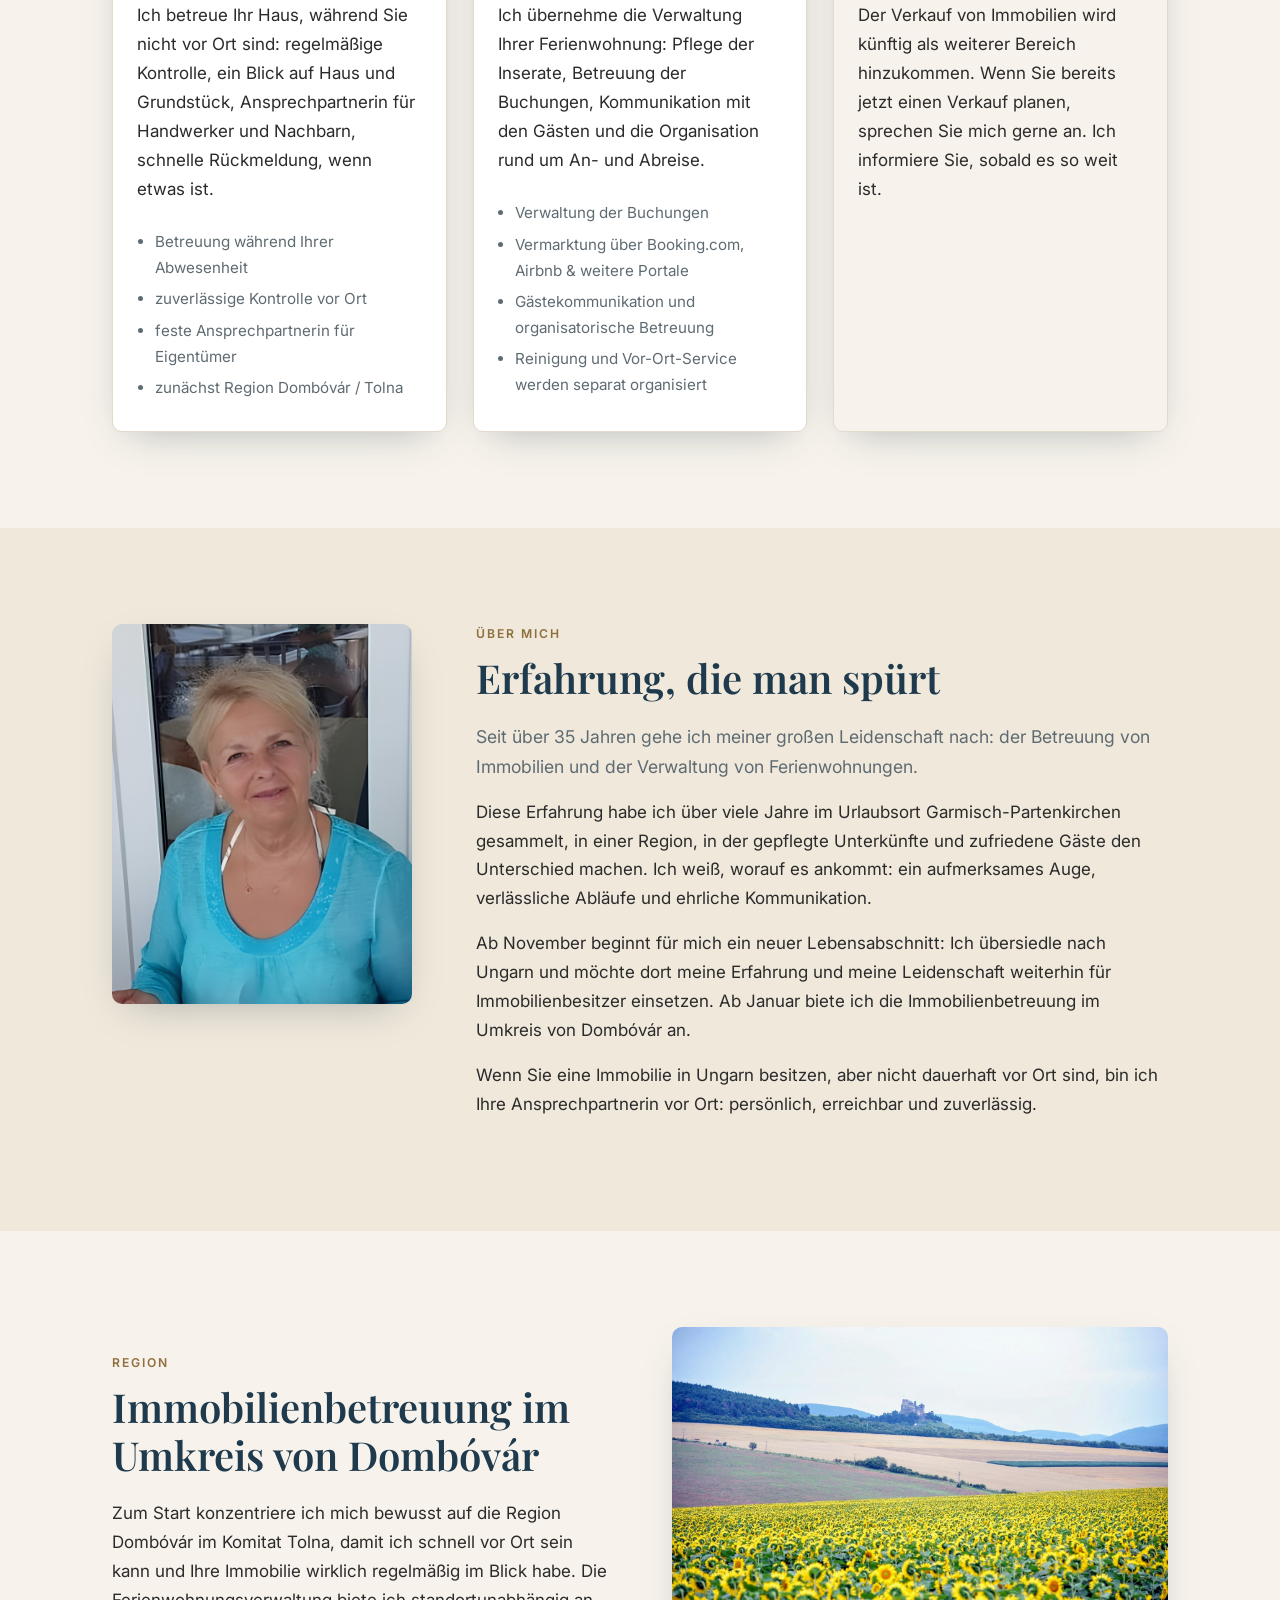
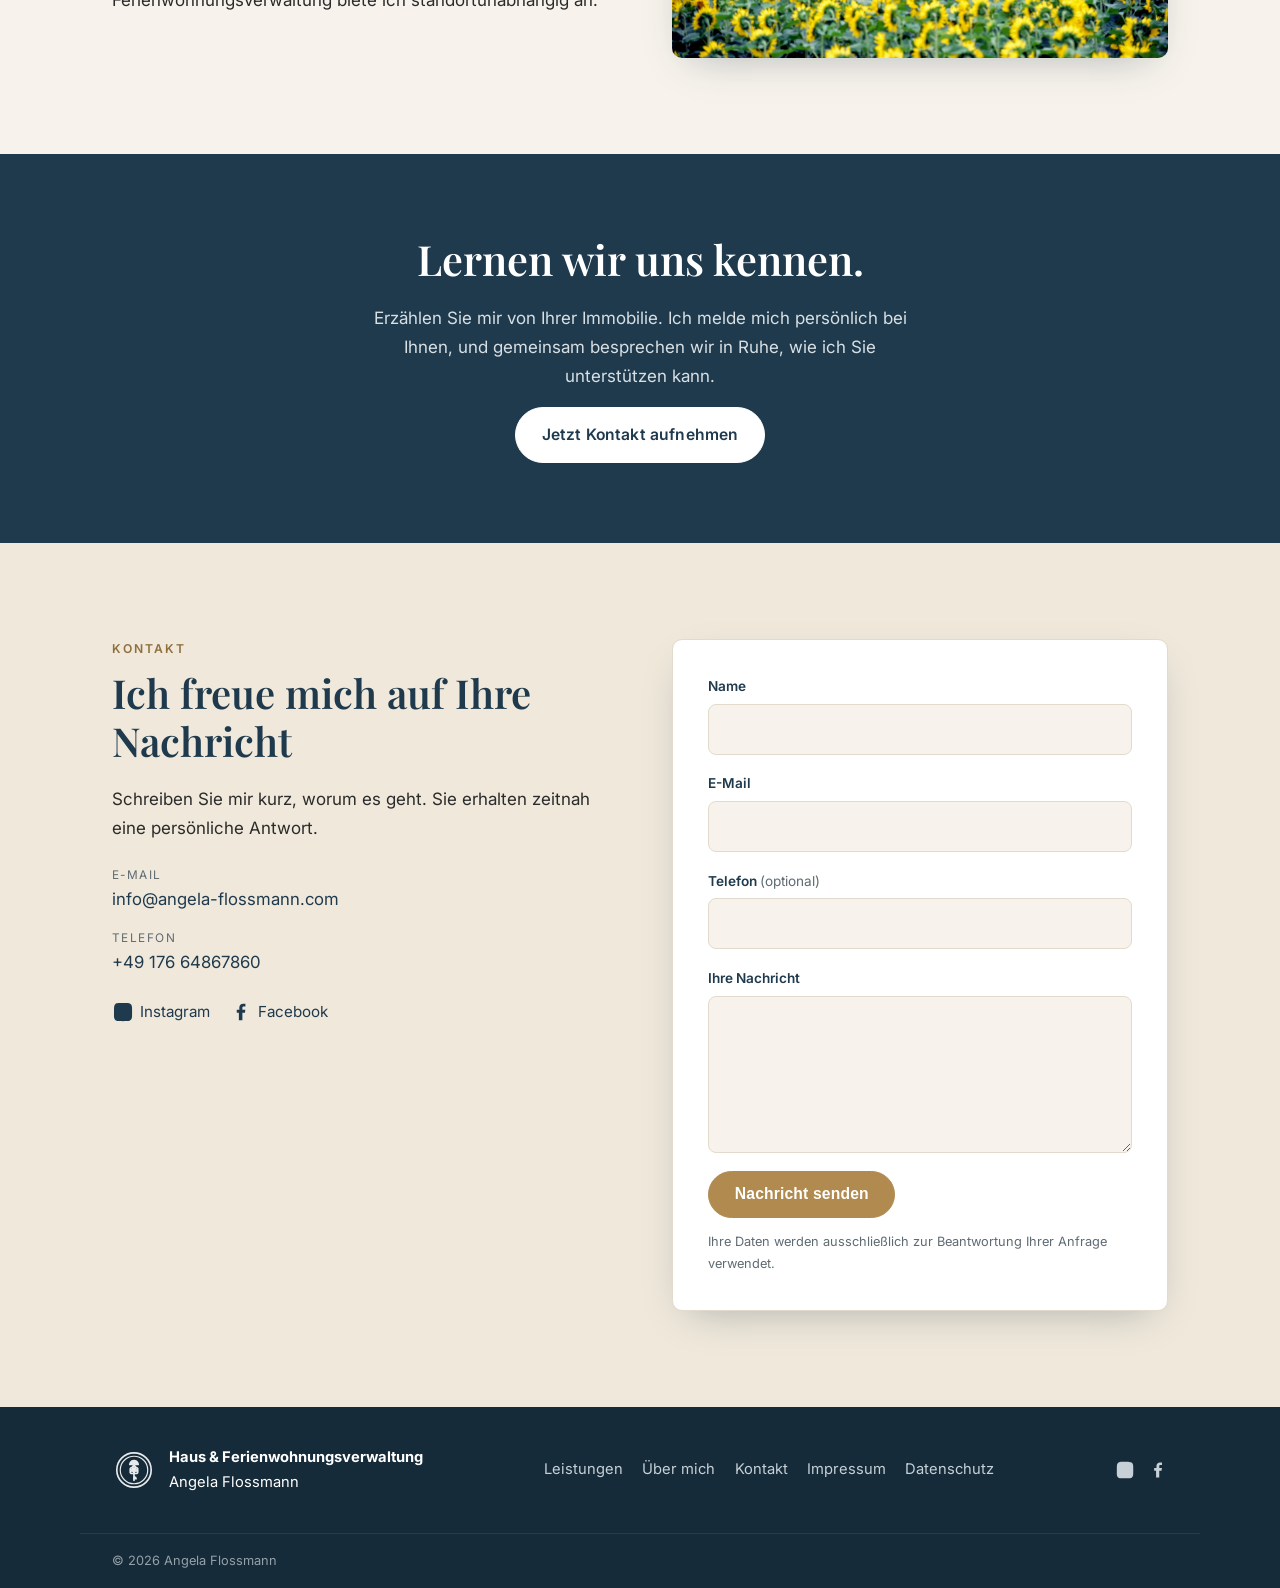
==== commit 8876425f: "Wire up contact form via Resend" ====
--- a/index.html
+++ b/index.html
@@ -330,8 +330,12 @@
           <label for="cf-msg">Ihre Nachricht</label>
           <textarea id="cf-msg" name="message" rows="5" required></textarea>
         </div>
+        <div class="field field--hp" aria-hidden="true">
+          <label for="cf-website">Bitte leer lassen</label>
+          <input type="text" id="cf-website" name="website" tabindex="-1" autocomplete="off" />
+        </div>
         <button type="submit" class="btn">Nachricht senden</button>
-        <p class="form-hint">Hinweis: Der automatische Formularversand wird derzeit noch eingerichtet. Bitte kontaktieren Sie mich in der Zwischenzeit gerne telefonisch oder per E-Mail.</p>
+        <p class="form-hint">Ihre Daten werden ausschließlich zur Beantwortung Ihrer Anfrage verwendet.</p>
       </form>
     </div>
   </section>
--- a/css/style.css
+++ b/css/style.css
@@ -294,6 +294,8 @@
   padding: .7rem .9rem; border-radius: 8px; font-size: .9rem; margin: 0 0 1rem;
 }
 .form-note[hidden] { display: none; }
+.form-note--error { background: #fbe9e7; border-color: #e3a29a; color: #7a2d22; }
+.field--hp { position: absolute; left: -9999px; width: 1px; height: 1px; overflow: hidden; margin: 0; }
 
 /* ---------- Footer ---------- */
 .site-footer { background: var(--navy-dark); color: #c6d0d6; font-size: .92rem; }
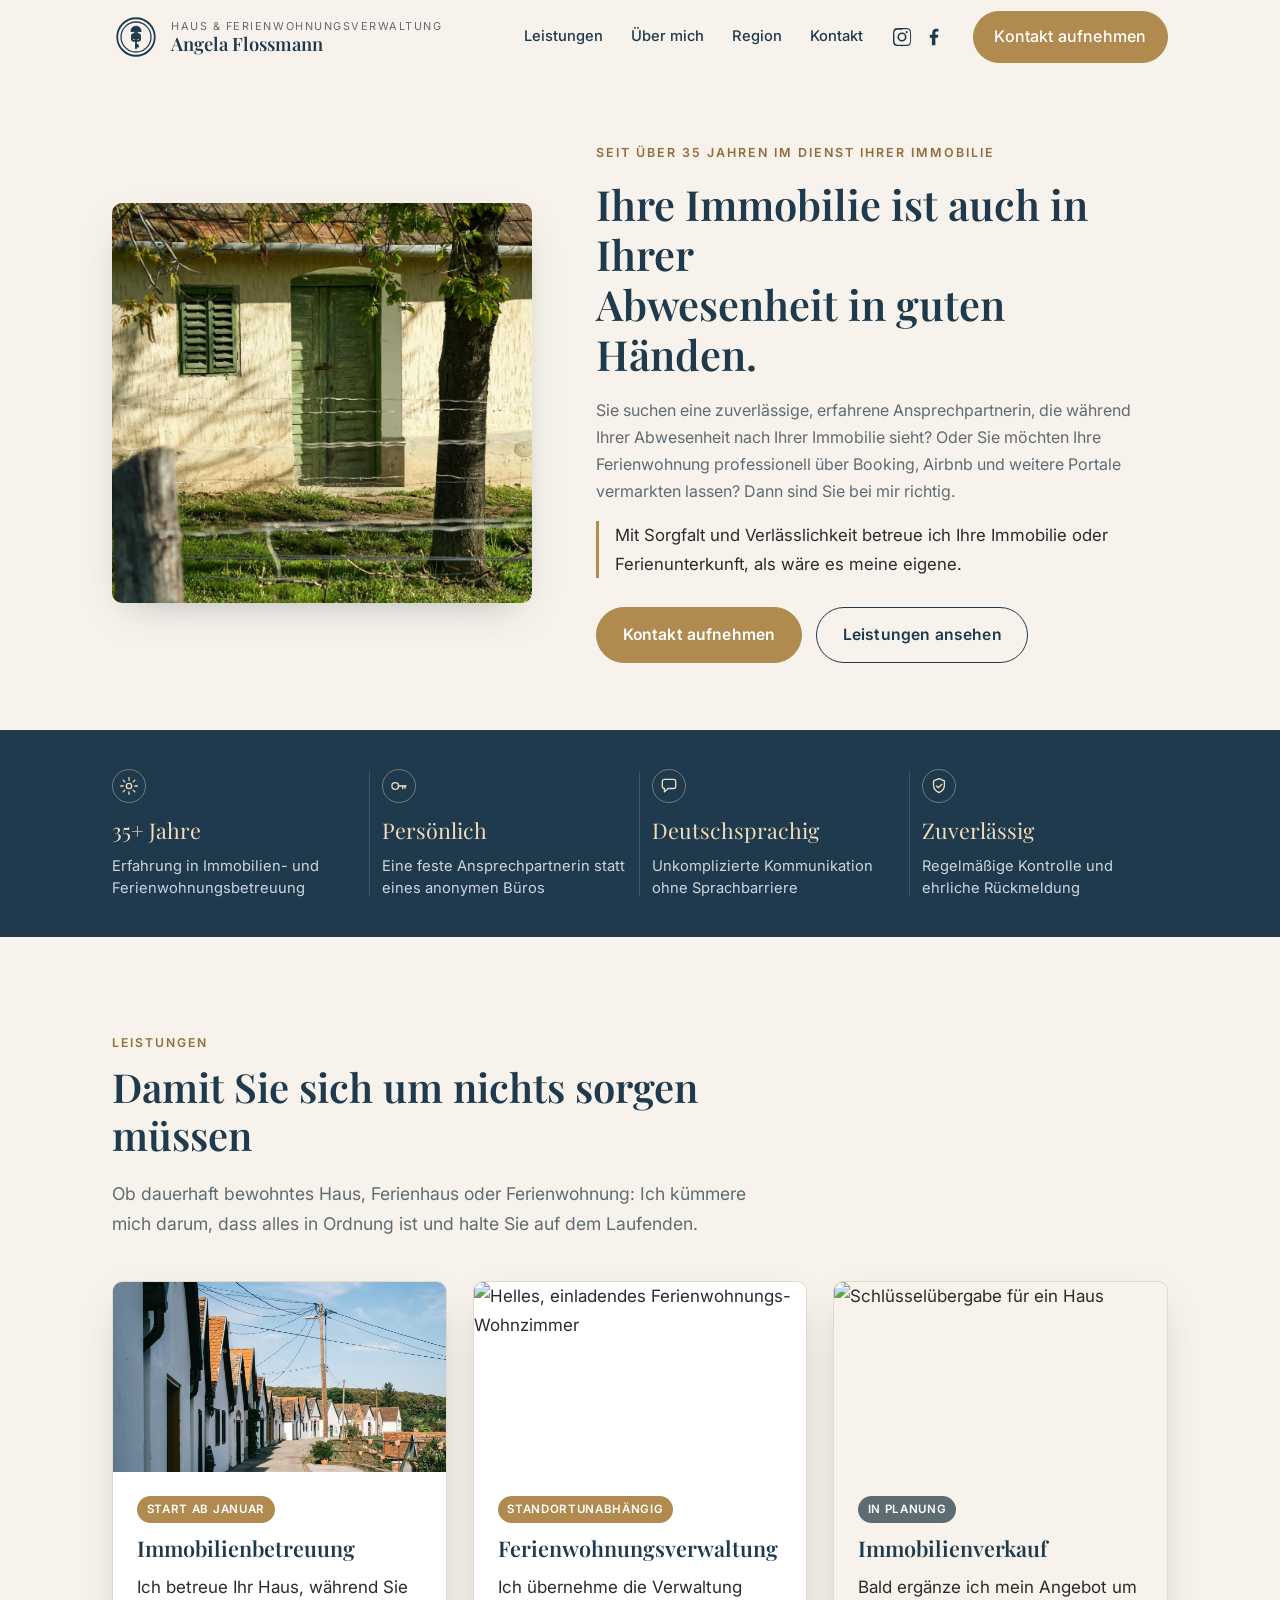
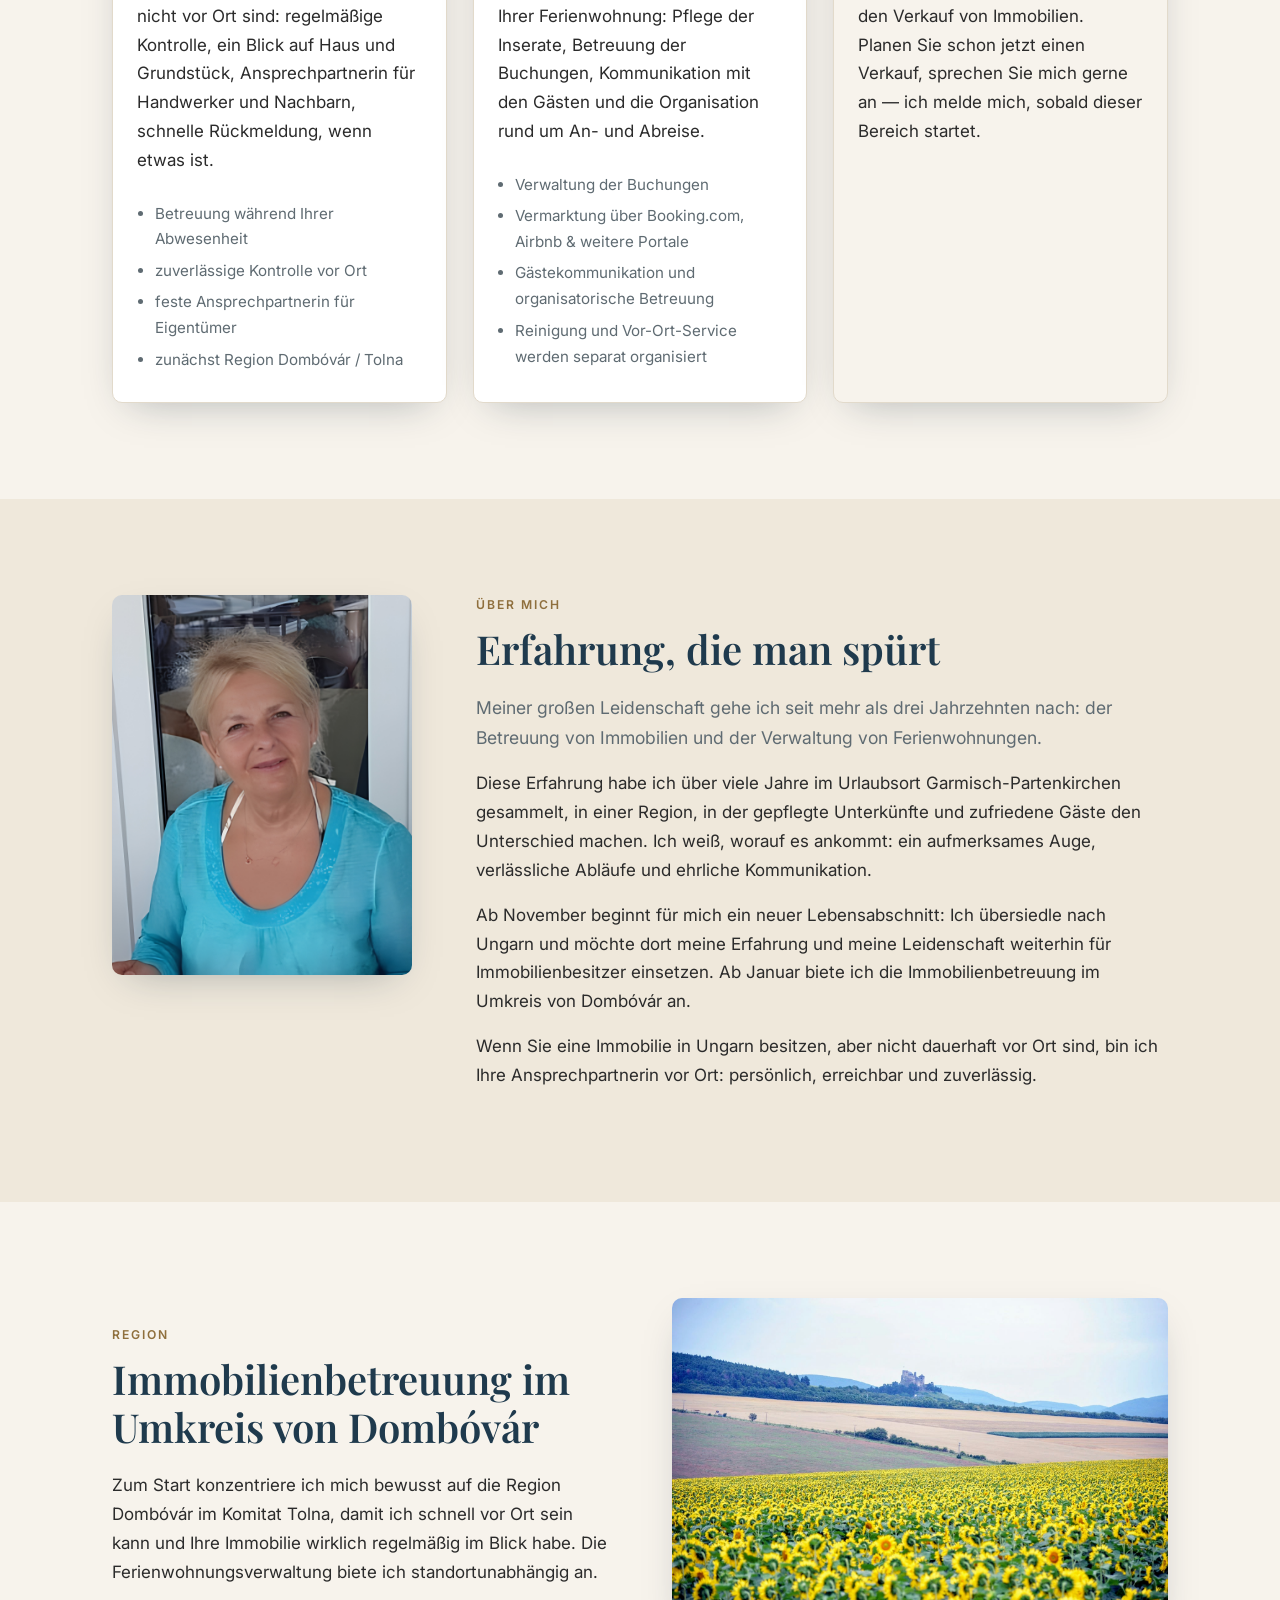
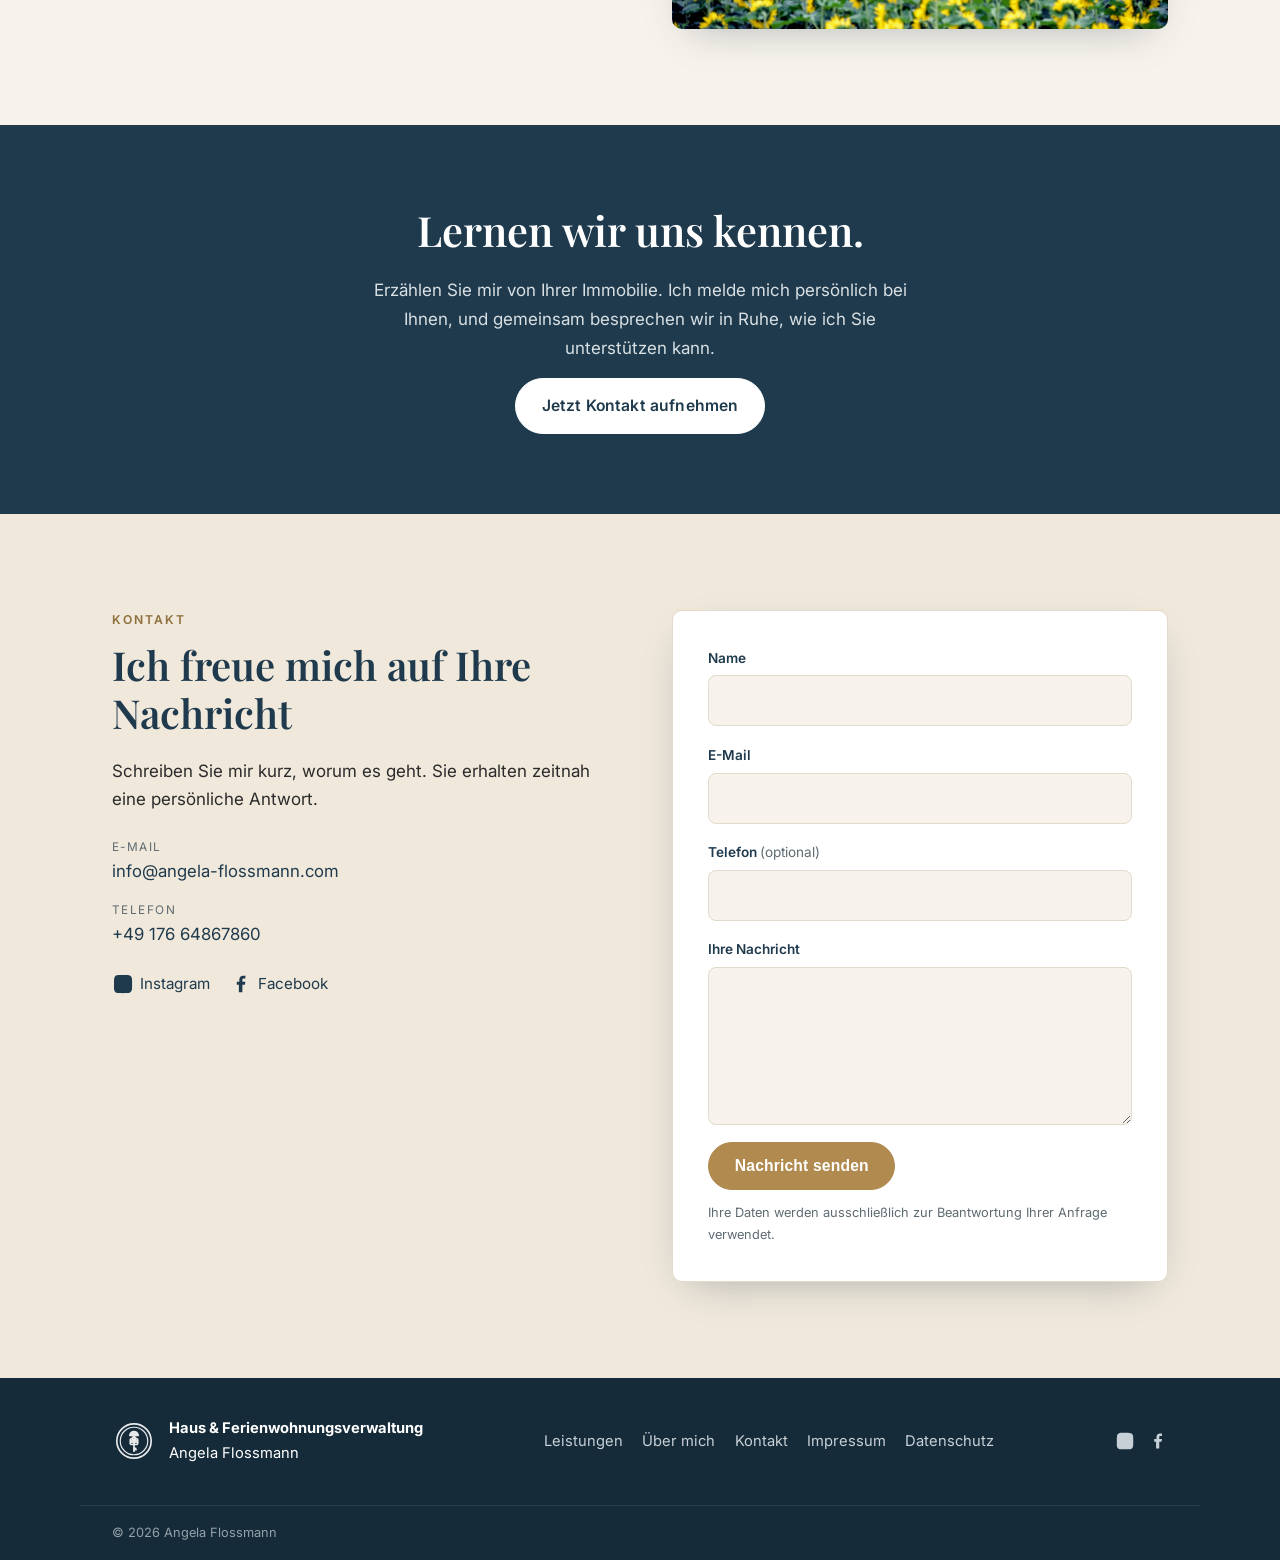
==== commit 414a7111: "Neue Spotlight-Fotos und Feinschliff an den Texten" ====
--- a/index.html
+++ b/index.html
@@ -80,8 +80,8 @@
           Dann sind Sie bei mir richtig.
         </p>
         <p class="hero__note">
-          Seit über 35 Jahren betreue ich Immobilien und Ferienunterkünfte mit
-          Erfahrung, persönlichem Engagement und einem hohen Anspruch an Zuverlässigkeit.
+          Mit Sorgfalt und Verlässlichkeit betreue ich Ihre Immobilie oder
+          Ferienunterkunft, als wäre es meine eigene.
         </p>
         <div class="hero__actions">
           <a href="#kontakt" class="btn">Kontakt aufnehmen</a>
@@ -181,7 +181,7 @@
 
         <article class="card">
           <img class="card__img" loading="lazy"
-               src="https://images.unsplash.com/photo-1522708323590-d24dbb6b0267?auto=format&fit=crop&w=800&q=70"
+               src="https://images.unsplash.com/photo-1698933787134-af2d451985c7?auto=format&fit=crop&w=800&q=70"
                alt="Helles, einladendes Ferienwohnungs-Wohnzimmer" />
           <div class="card__body">
             <p class="card__tag">Standortunabhängig</p>
@@ -202,15 +202,15 @@
 
         <article class="card card--soft">
           <img class="card__img" loading="lazy"
-               src="https://images.unsplash.com/photo-1560518883-ce09059eeffa?auto=format&fit=crop&w=800&q=70"
+               src="https://images.unsplash.com/photo-1741156386380-0236c72eb6f9?auto=format&fit=crop&w=800&q=70"
                alt="Schlüsselübergabe für ein Haus" />
           <div class="card__body">
             <p class="card__tag card__tag--muted">In Planung</p>
             <h3 class="card__title">Immobilienverkauf</h3>
             <p>
-              Der Verkauf von Immobilien wird künftig als weiterer Bereich
-              hinzukommen. Wenn Sie bereits jetzt einen Verkauf planen, sprechen
-              Sie mich gerne an. Ich informiere Sie, sobald es so weit ist.
+              Bald ergänze ich mein Angebot um den Verkauf von Immobilien. Planen
+              Sie schon jetzt einen Verkauf, sprechen Sie mich gerne an — ich
+              melde mich, sobald dieser Bereich startet.
             </p>
           </div>
         </article>
@@ -228,8 +228,8 @@
         <p class="section__eyebrow">Über mich</p>
         <h2 class="section__title">Erfahrung, die man spürt</h2>
         <p class="about__lead">
-          Seit über 35 Jahren gehe ich meiner großen Leidenschaft nach: der Betreuung
-          von Immobilien und der Verwaltung von Ferienwohnungen.
+          Meiner großen Leidenschaft gehe ich seit mehr als drei Jahrzehnten nach:
+          der Betreuung von Immobilien und der Verwaltung von Ferienwohnungen.
         </p>
         <p>
           Diese Erfahrung habe ich über viele Jahre im Urlaubsort
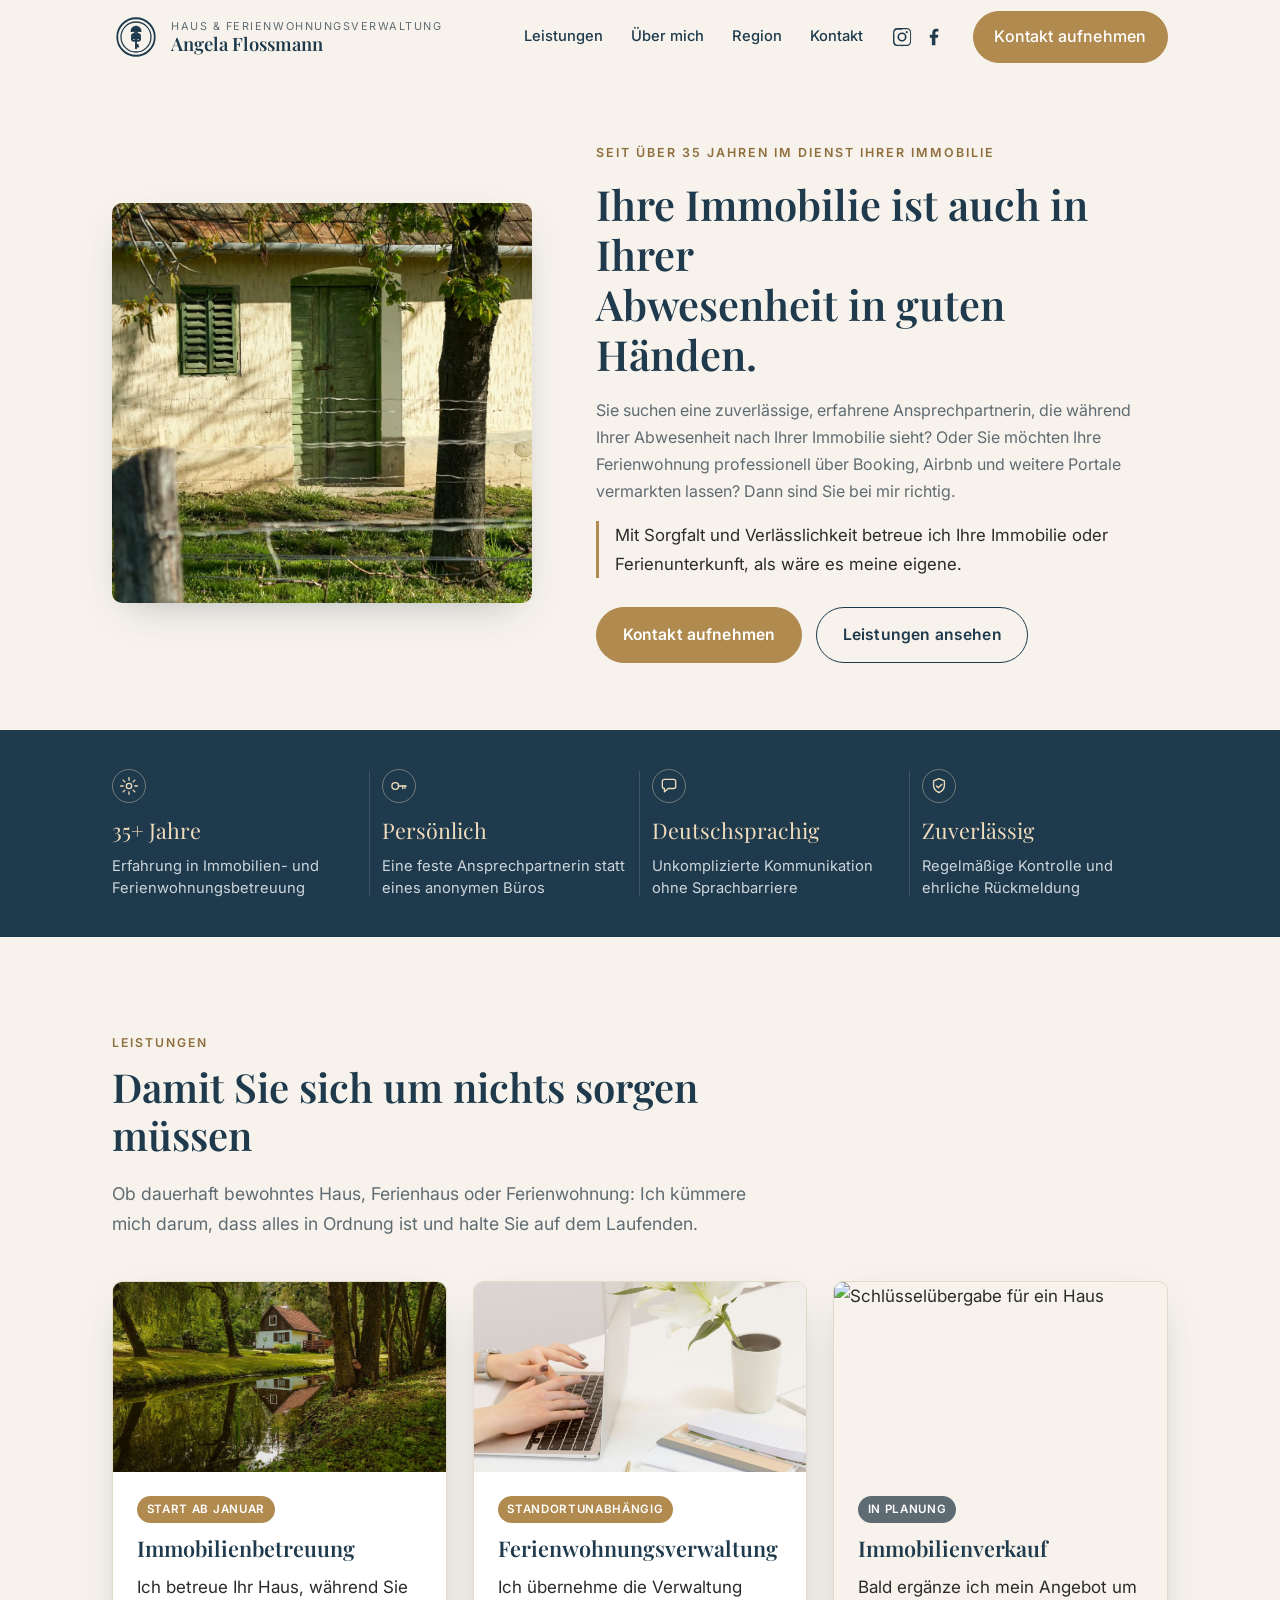
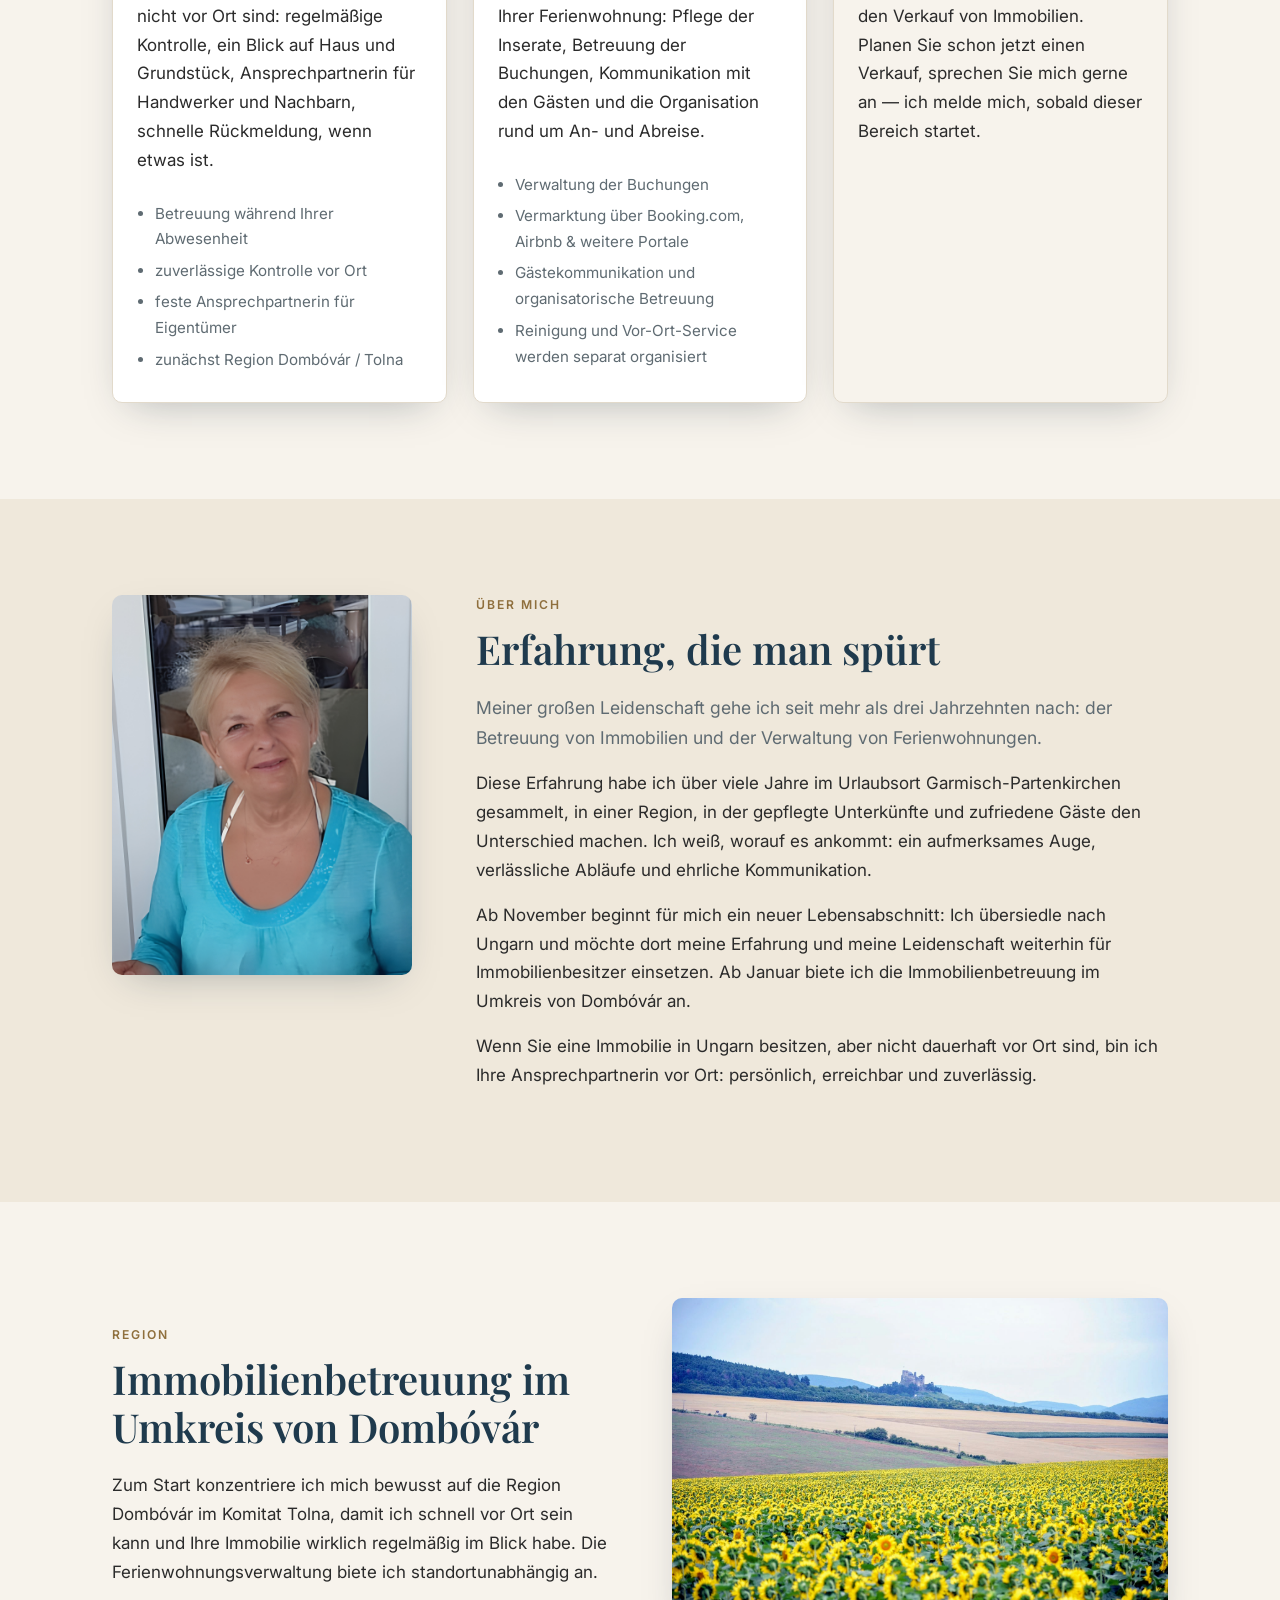
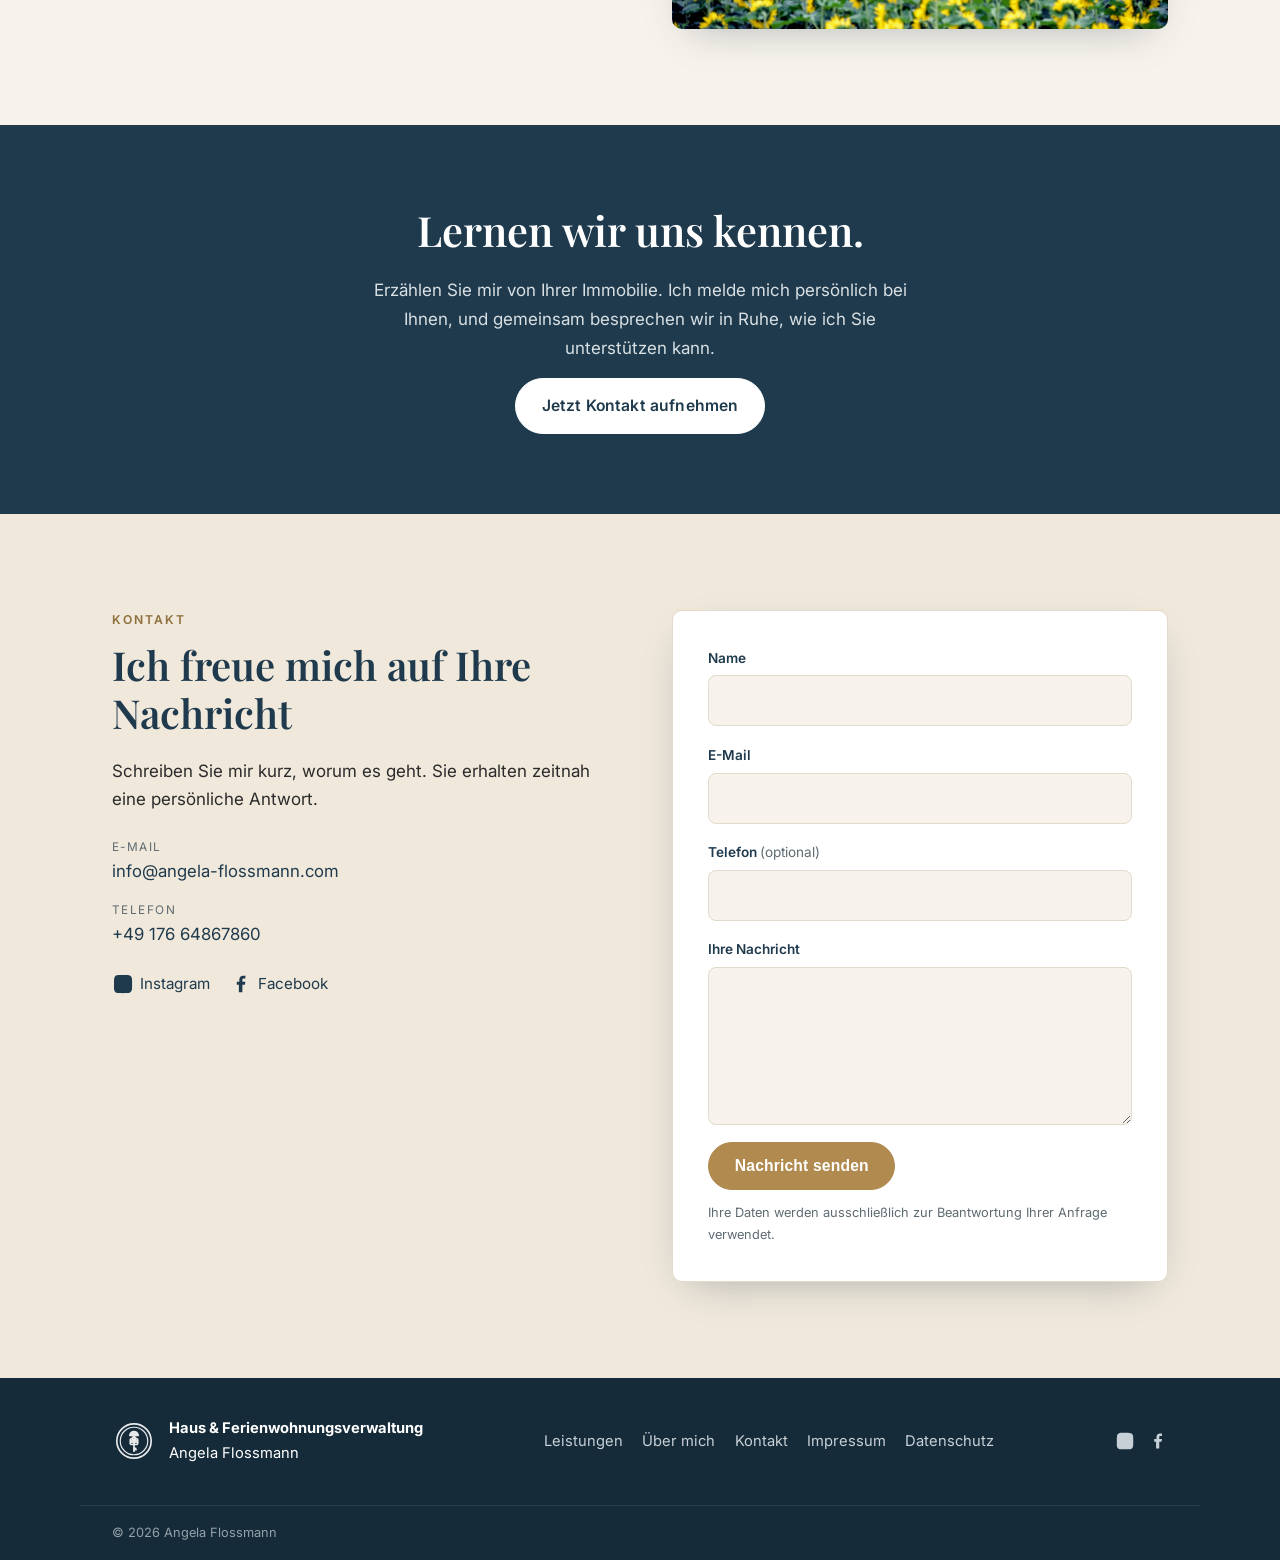
==== commit 5fce4b52: "Eigene Fotos für Leistungskarten statt Platzhalterbildern Co-Authored-By: Claude Sonnet 5 <noreply@a" ====
--- a/index.html
+++ b/index.html
@@ -160,7 +160,7 @@
       <div class="cards">
         <article class="card">
           <img class="card__img" loading="lazy"
-               src="assets/card-haus.jpg"
+               src="images/Immobiliebetreuung.jpeg"
                alt="Gepflegte Häuser in der Region Dombóvár / Tolna" />
           <div class="card__body">
             <p class="card__tag">Start ab Januar</p>
@@ -181,8 +181,8 @@
 
         <article class="card">
           <img class="card__img" loading="lazy"
-               src="https://images.unsplash.com/photo-1698933787134-af2d451985c7?auto=format&fit=crop&w=800&q=70"
-               alt="Helles, einladendes Ferienwohnungs-Wohnzimmer" />
+               src="images/Ferienwohnungsverwaltung.jpeg"
+               alt="Schreibtisch mit Laptop für die Verwaltung von Buchungen" />
           <div class="card__body">
             <p class="card__tag">Standortunabhängig</p>
             <h3 class="card__title">Ferienwohnungsverwaltung</h3>
